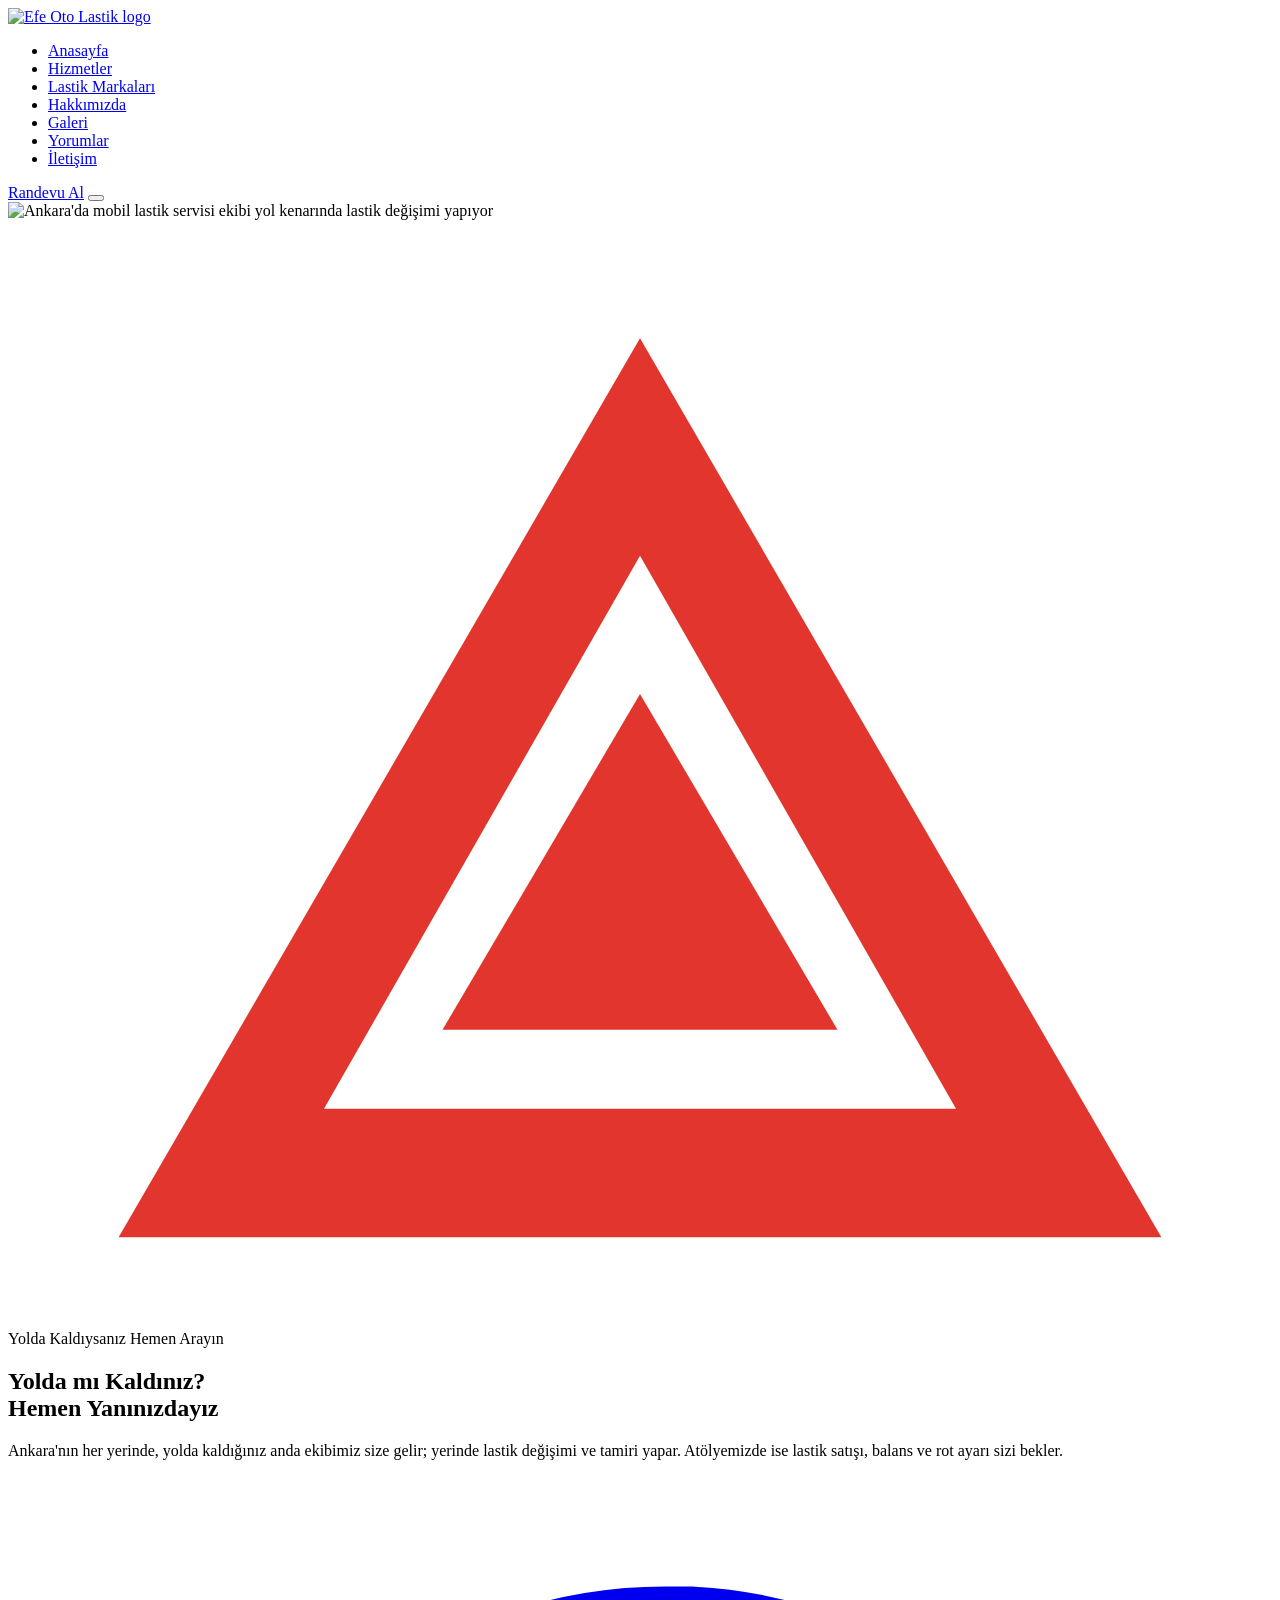
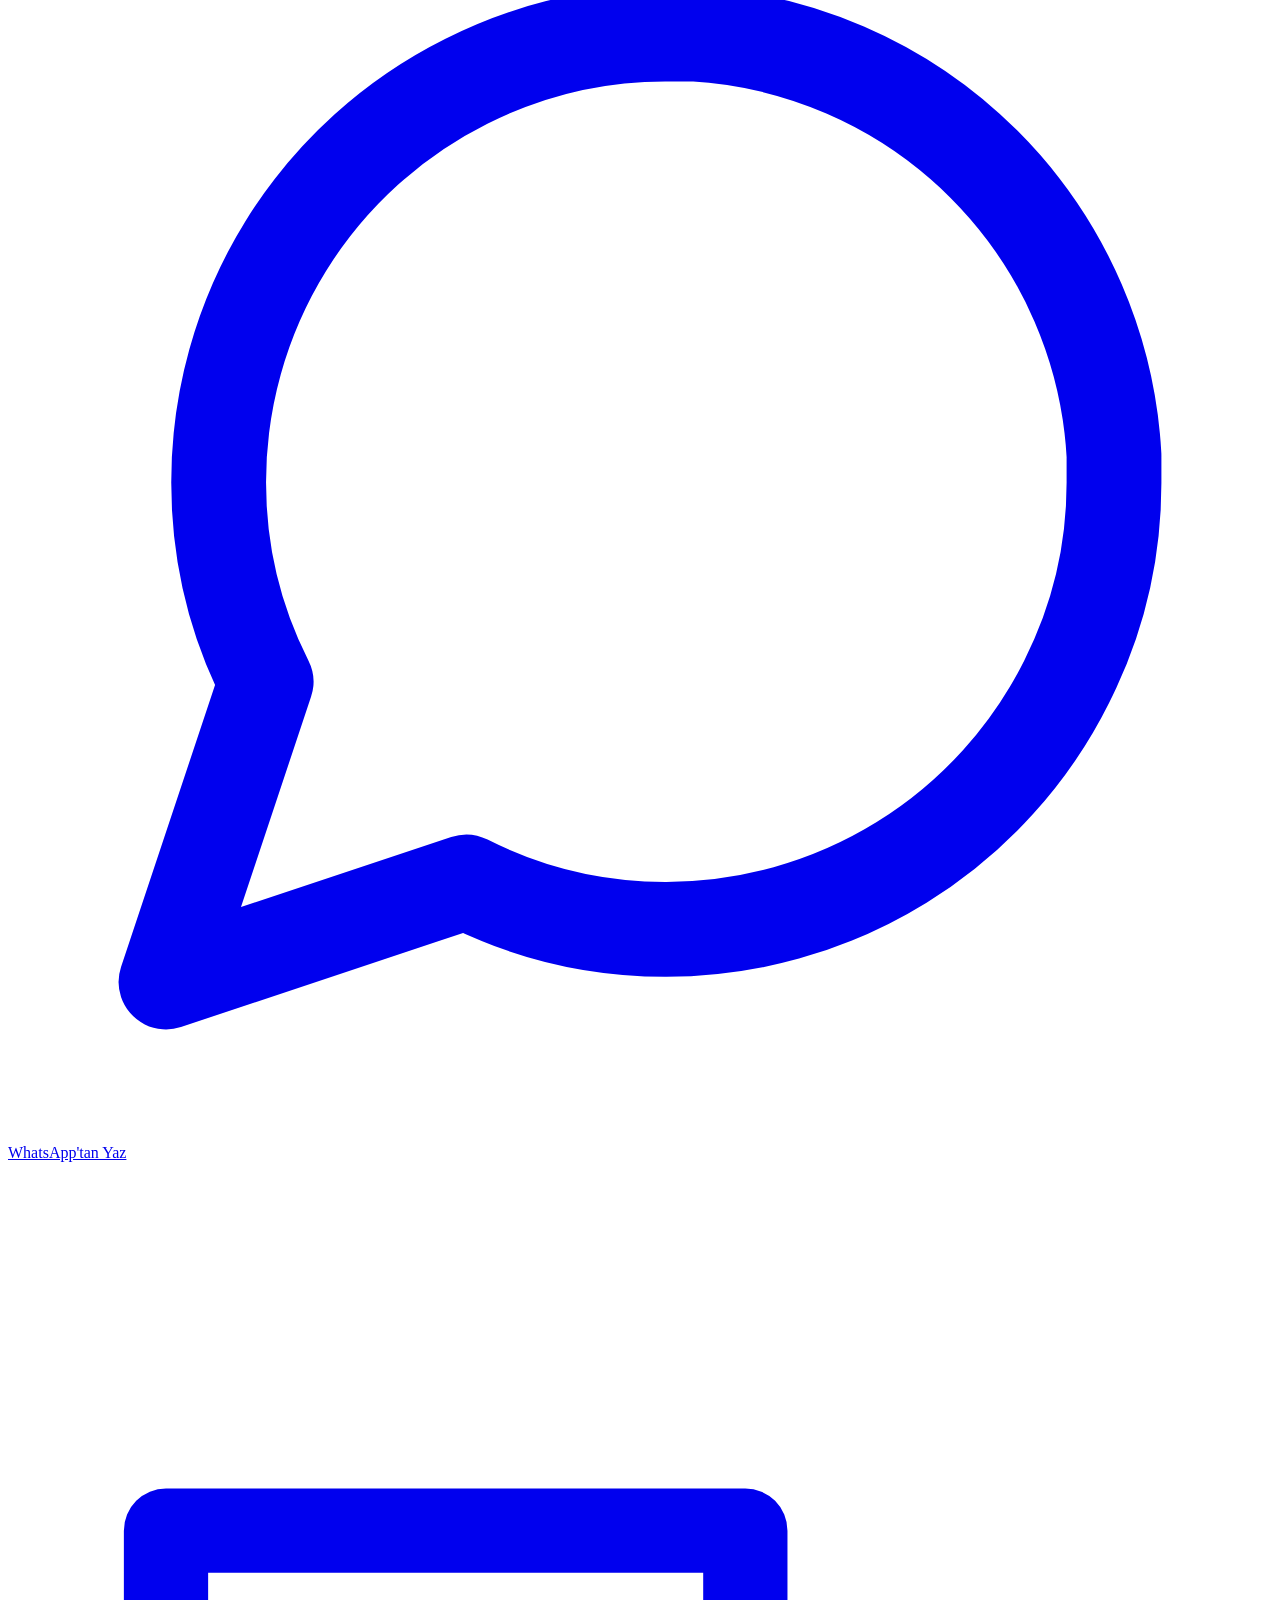
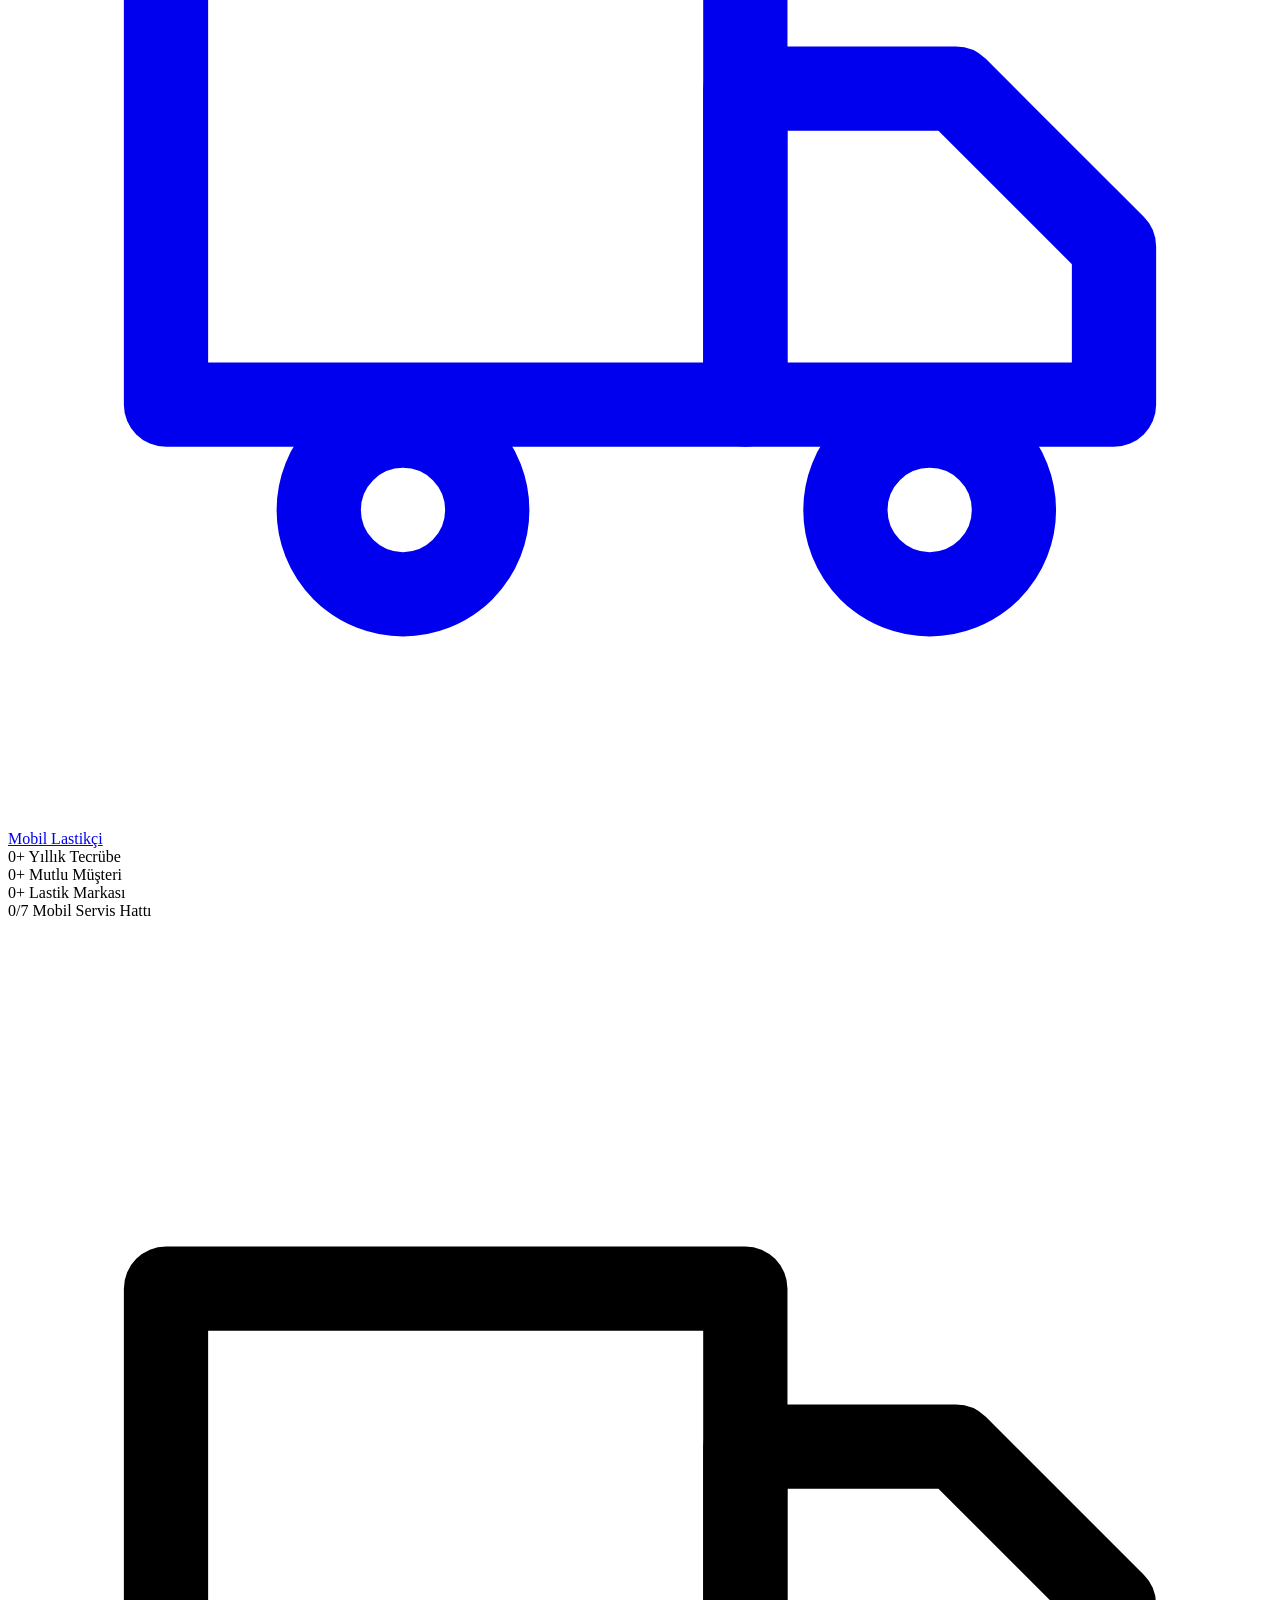
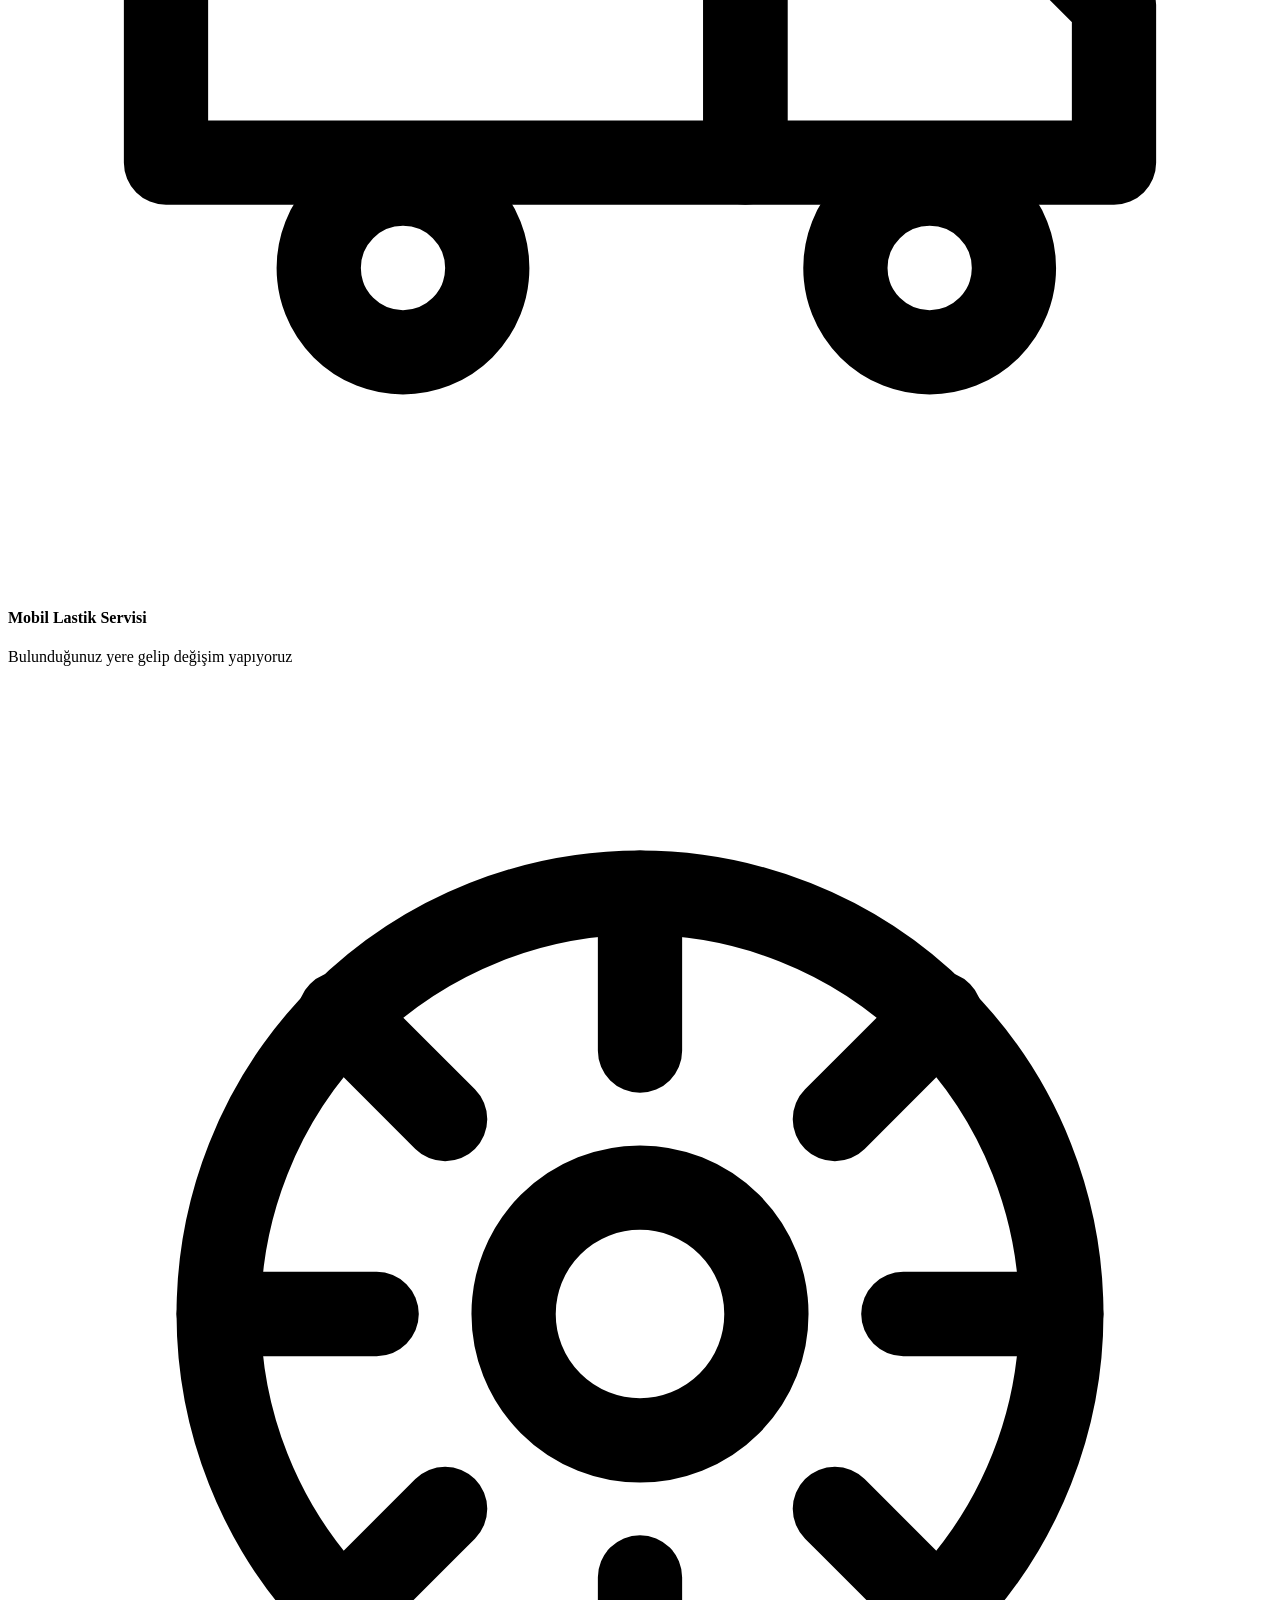
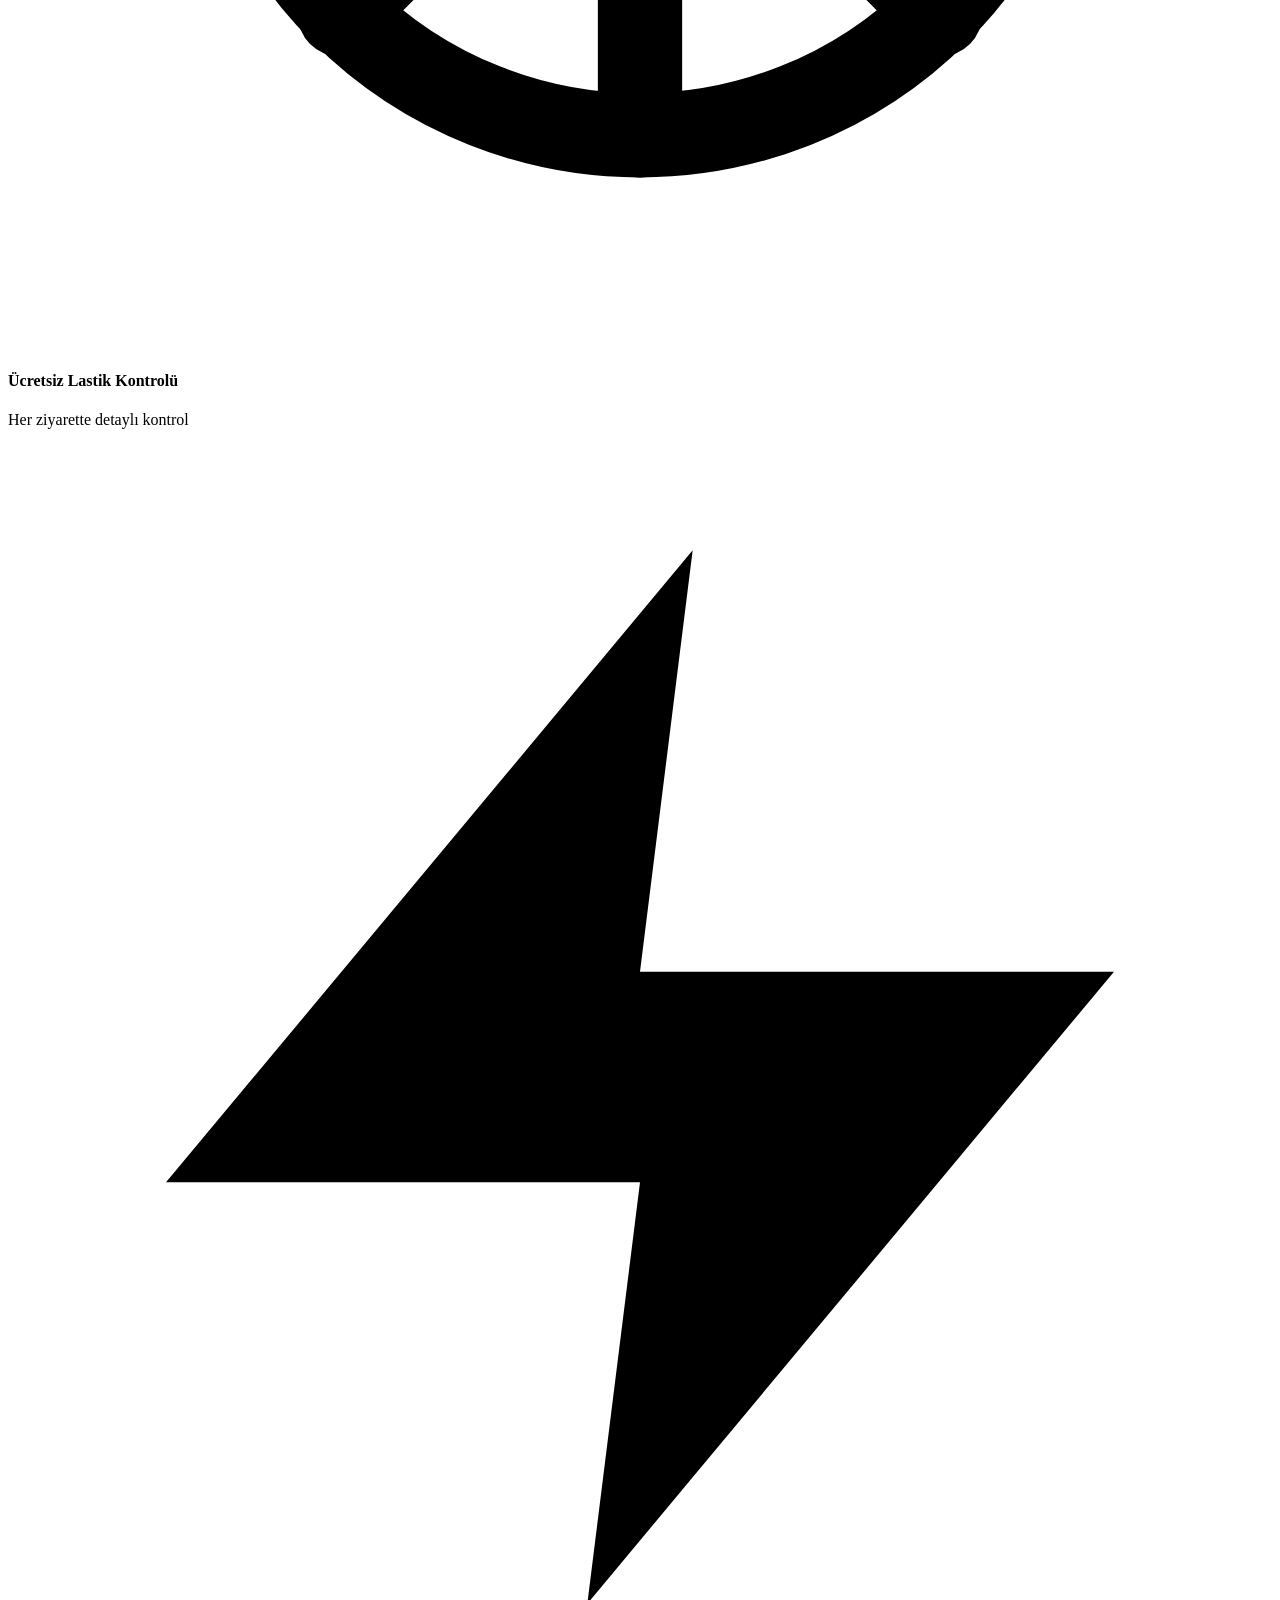
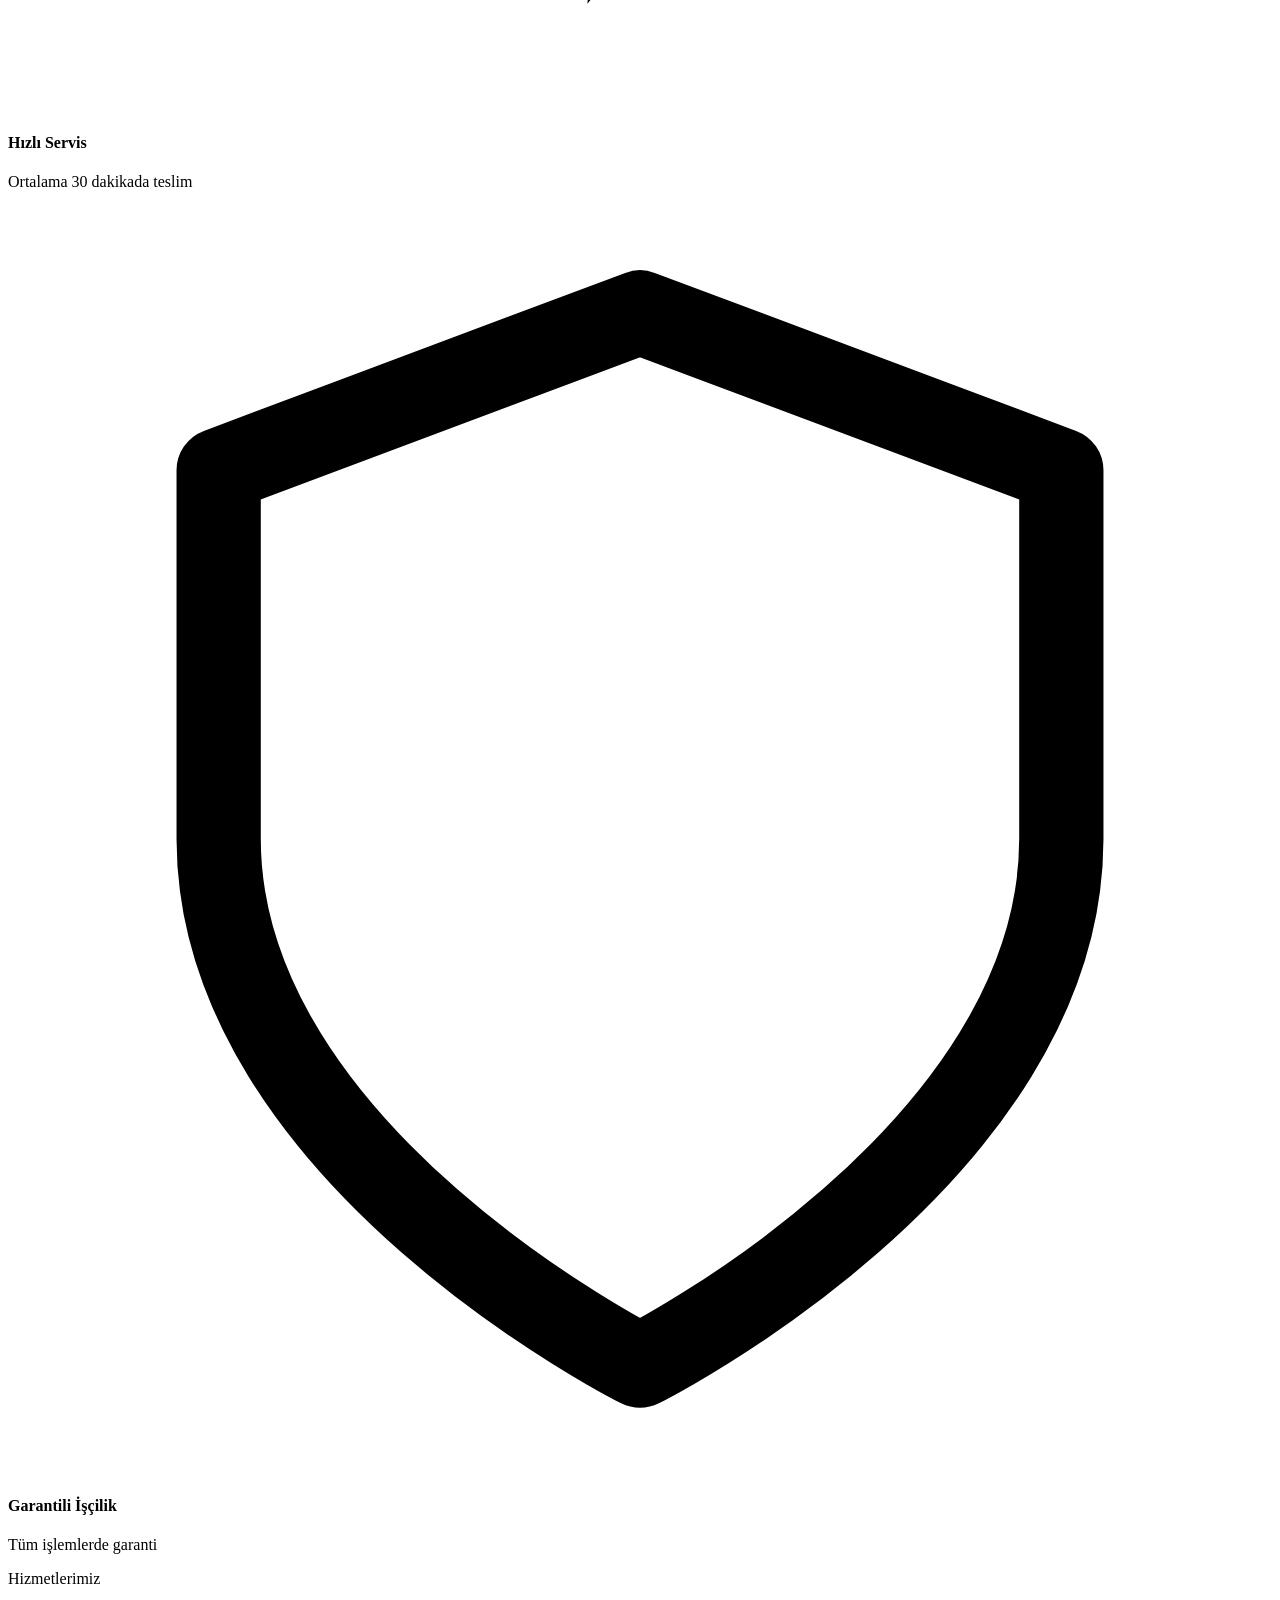
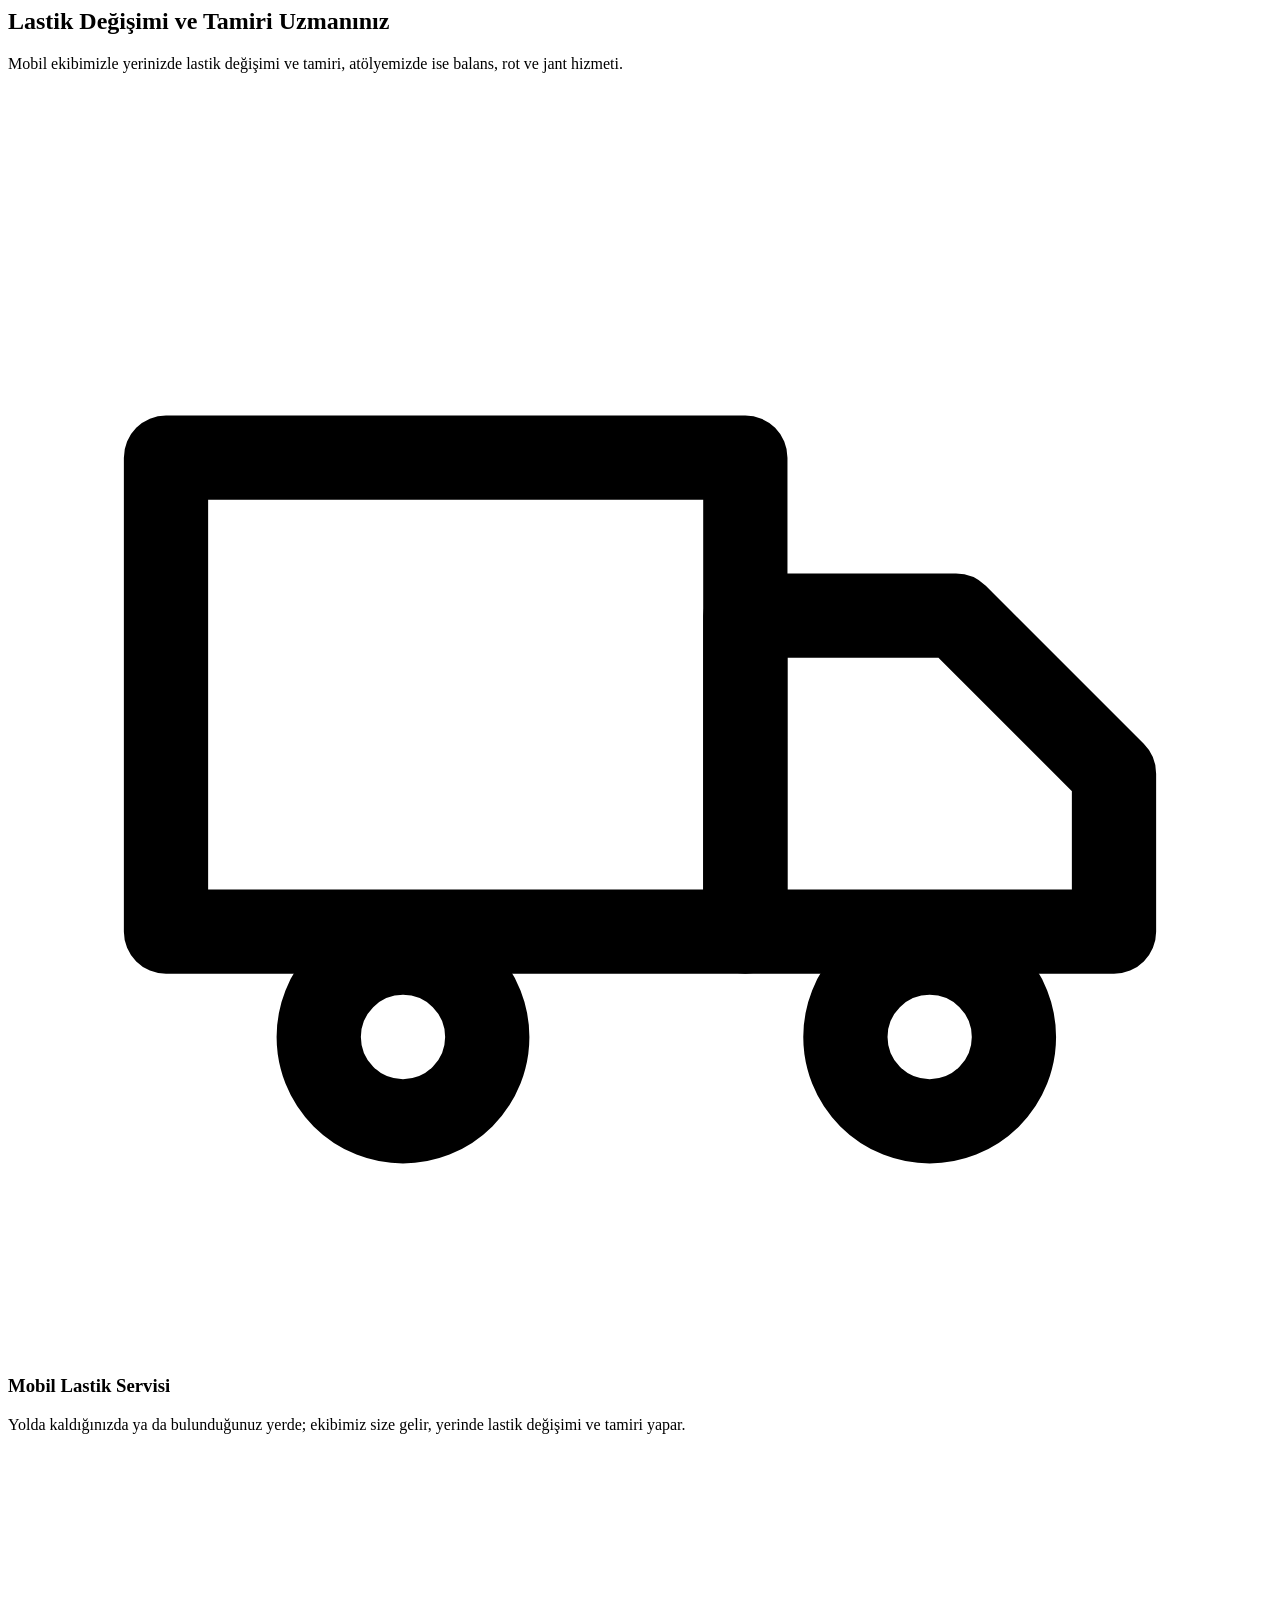
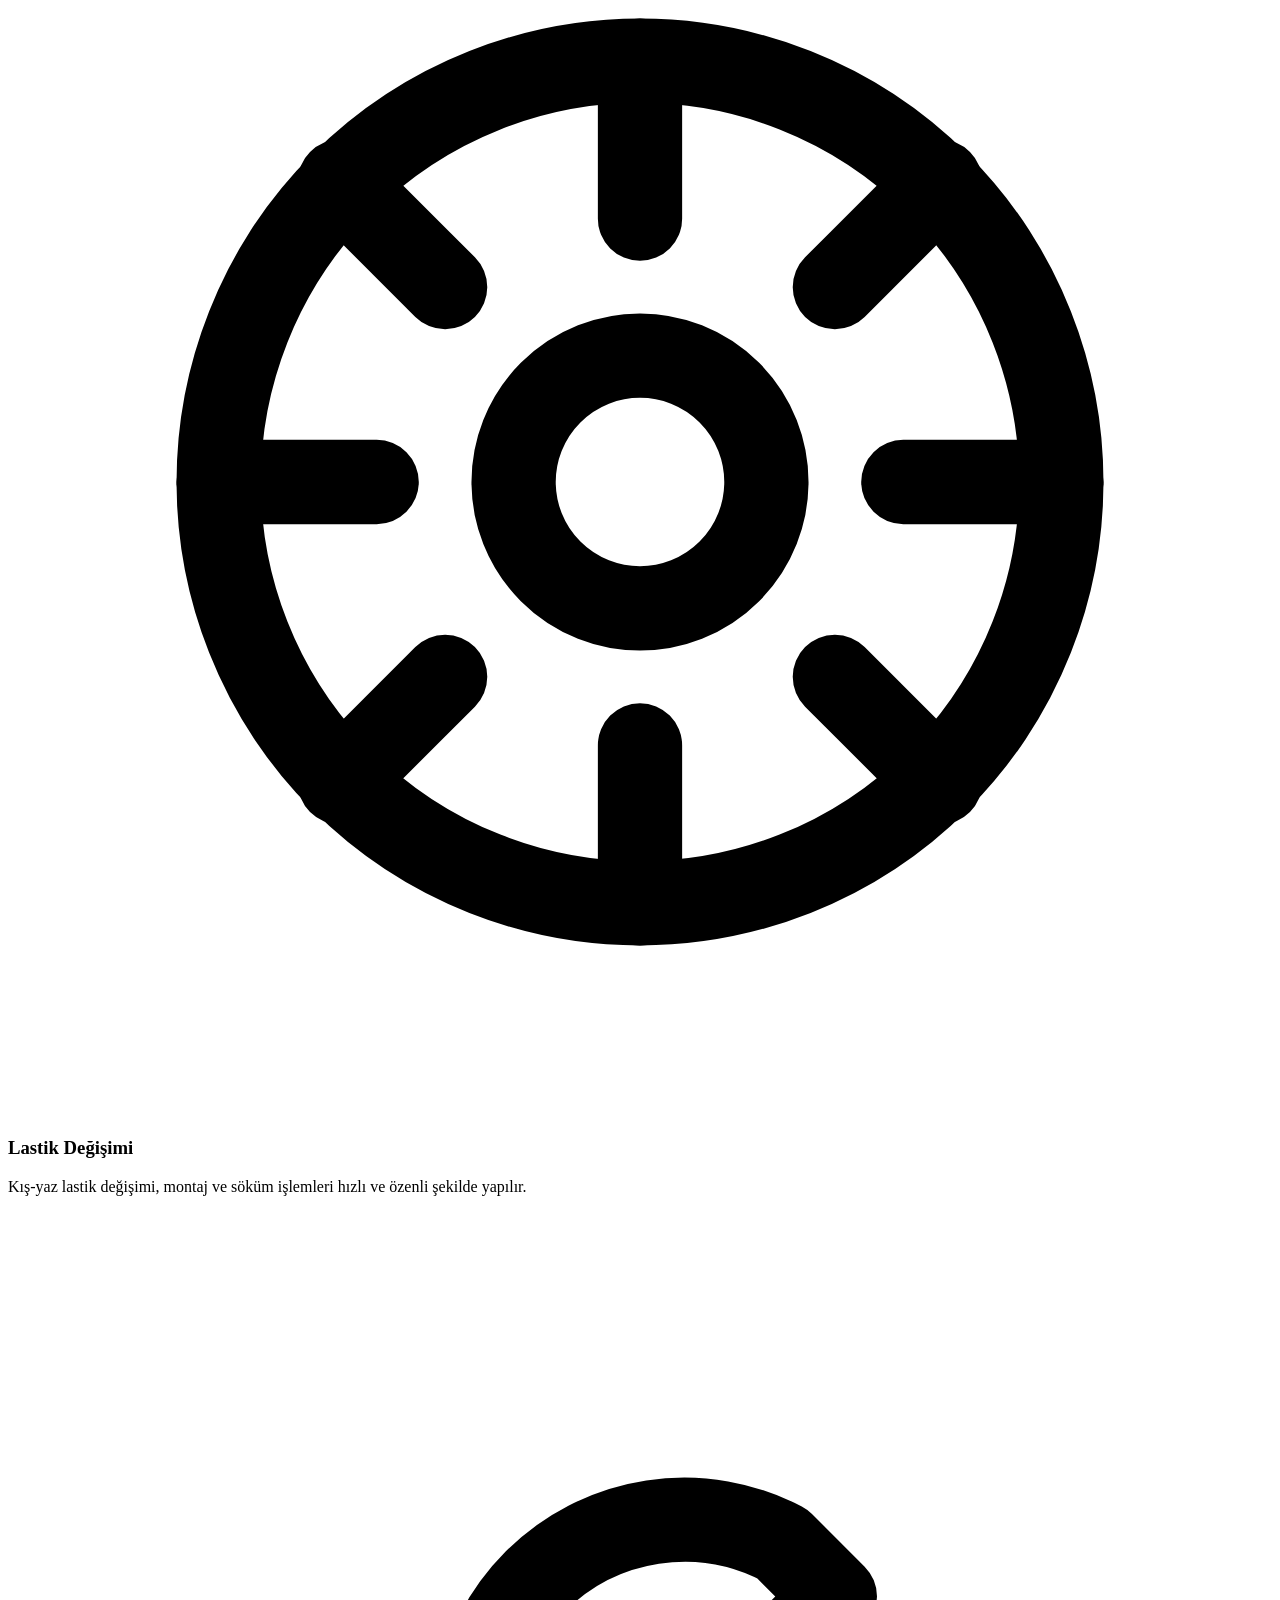
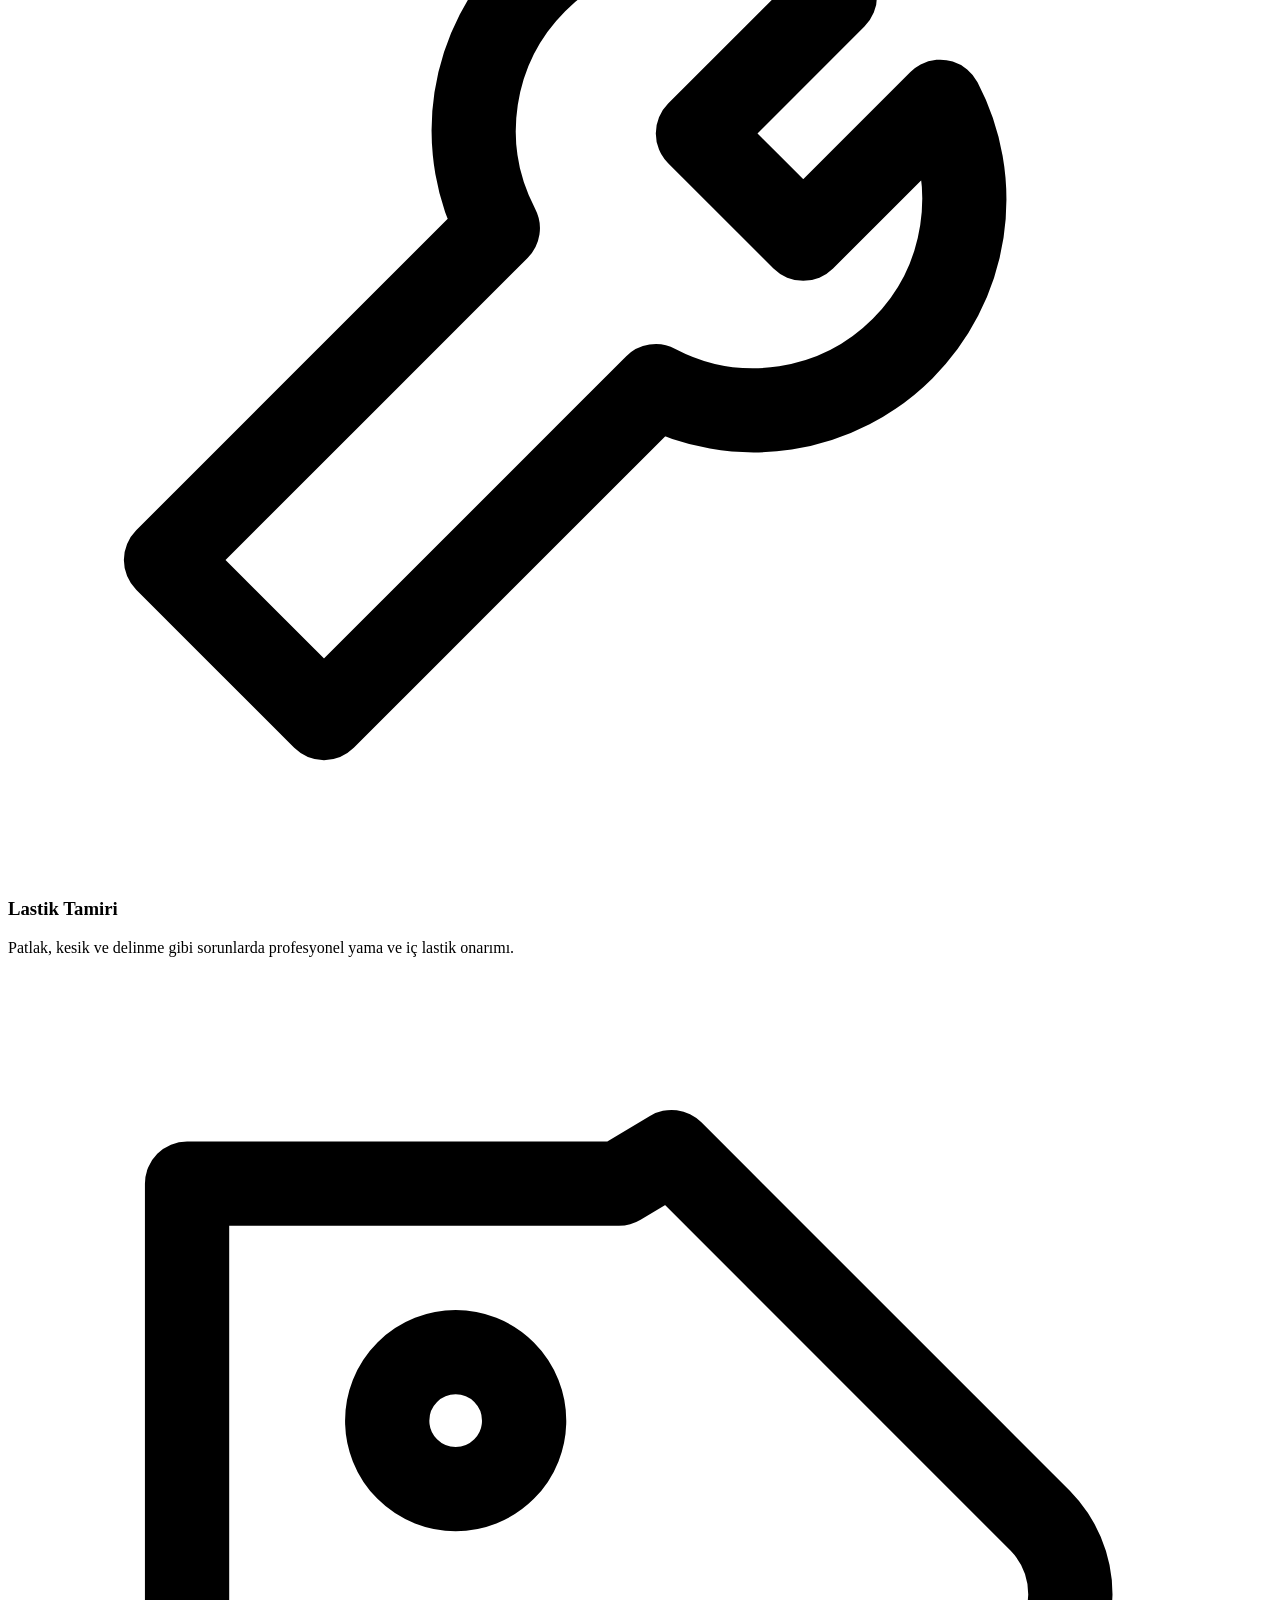
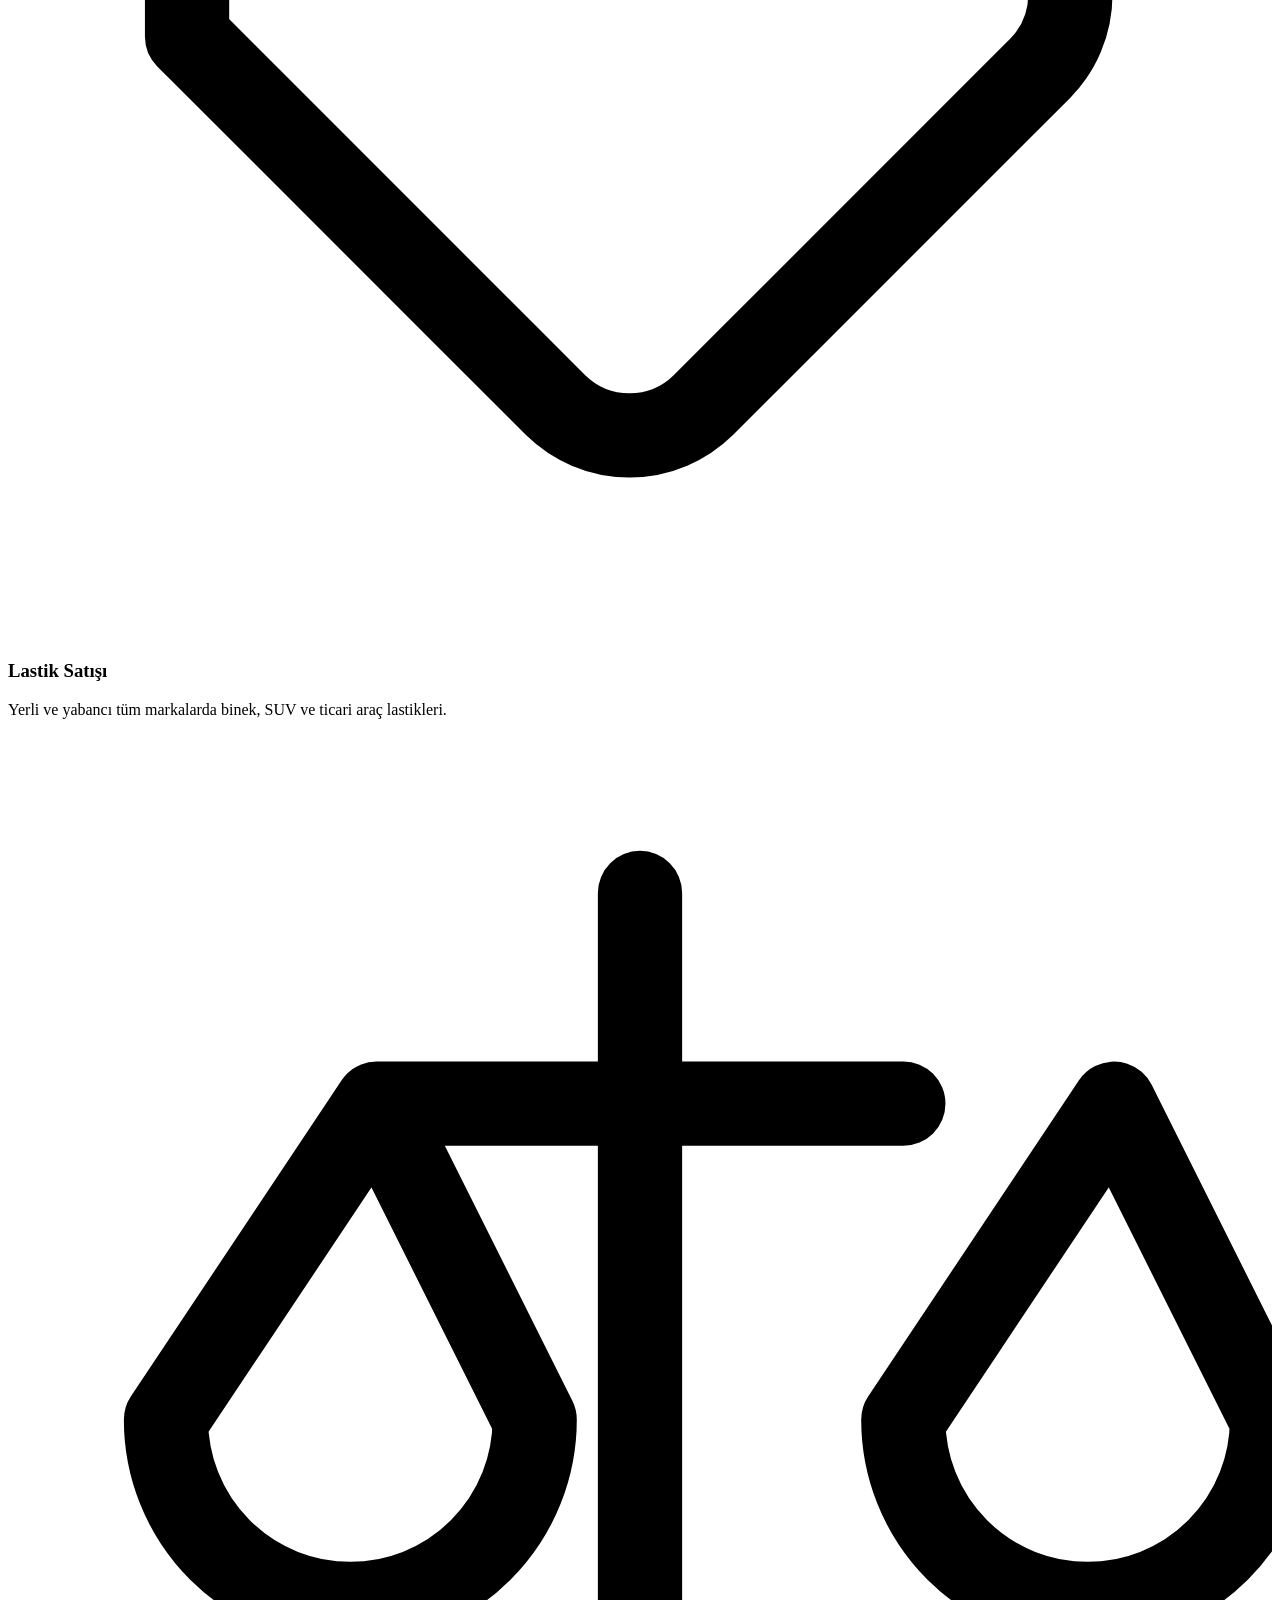
==== index.html @ 0d81f28b "Add files via upload" ====
<!DOCTYPE html>
<html lang="tr">
<head>
<meta charset="UTF-8">
<meta name="viewport" content="width=device-width, initial-scale=1.0">
<title>Efe Oto Lastik | Ankara Lastik Tamiri ve Satışı</title>
<meta name="description" content="Ankara'da mobil lastik servisi, yerinde lastik değişimi ve tamiri, lastik satışı, balans ve rot ayarı hizmetleri.">
<link rel="preconnect" href="https://fonts.googleapis.com">
<link href="https://fonts.googleapis.com/css2?family=Rubik:wght@400;500;600;700;800&family=Teko:wght@600;700&display=swap" rel="stylesheet">
<link rel="stylesheet" href="css/style.css">
</head>
<body>

<!-- ÜST MENÜ -->
<header class="header" id="header">
  <div class="container header__inner">
    <a href="#top" class="logo">
      <img class="logo__img" src="images/logo3.avif" alt="Efe Oto Lastik logo" width="620" height="120">
    </a>

    <nav class="nav" id="nav">
      <ul class="nav__list">
        <li><a href="#anasayfa" class="nav__link active">Anasayfa</a></li>
        <li><a href="#hizmetler" class="nav__link">Hizmetler</a></li>
        <li><a href="#markalar" class="nav__link">Lastik Markaları</a></li>
        <li><a href="#hakkimizda" class="nav__link">Hakkımızda</a></li>
        <li><a href="#galeri" class="nav__link">Galeri</a></li>
        <li><a href="#yorumlar" class="nav__link">Yorumlar</a></li>
        <li><a href="#iletisim" class="nav__link">İletişim</a></li>
      </ul>
    </nav>

    <a href="#iletisim" class="btn btn--primary header__cta">Randevu Al</a>

    <button class="hamburger" id="hamburger" aria-label="Menüyü Aç">
      <span></span><span></span><span></span>
    </button>
  </div>
</header>

<main id="top">

  <!-- HERO -->
  <section class="hero" id="anasayfa">
    <div class="hero__media">
      <div class="img-placeholder img-placeholder--hero" data-label="Hero Görseli · 1920×1080"><img src="images/hero-ankara-mobil-servis.avif" alt="Ankara'da mobil lastik servisi ekibi yol kenarında lastik değişimi yapıyor" loading="eager"></div>
      <div class="hero__overlay"></div>
    </div>

    <div class="container hero__content">
      <span class="tag tag--sos"><span class="sos-tri" aria-hidden="true"><svg viewBox="0 0 64 56"><path d="M32 3 L61 53 H3 Z" fill="#e2352d" stroke="#fff" stroke-width="3" stroke-linejoin="round"/><path d="M32 17 L48 45 H16 Z" fill="#fff"/><path d="M32 24 L42 41 H22 Z" fill="#e2352d"/></svg></span> Yolda Kaldıysanız Hemen Arayın</span>
      <h1 class="hero__title">Yolda mı Kaldınız?<br><span class="text-accent">Hemen Yanınızdayız</span></h1>
      <p class="hero__desc">
        Ankara'nın her yerinde, yolda kaldığınız anda ekibimiz size gelir; yerinde lastik değişimi
        ve tamiri yapar. Atölyemizde ise lastik satışı, balans ve rot ayarı sizi bekler.
      </p>
      <div class="hero__actions">
        <a href="#" class="btn btn--whatsapp btn--lg" data-whatsapp target="_blank" rel="noopener"><svg class="icon-inline" viewBox="0 0 24 24" fill="none" stroke="currentColor" stroke-width="1.8" stroke-linecap="round" stroke-linejoin="round"><path d="M21 11.5a8.38 8.38 0 01-.9 3.8 8.5 8.5 0 01-7.6 4.7 8.38 8.38 0 01-3.8-.9L3 21l1.9-5.7a8.38 8.38 0 01-.9-3.8 8.5 8.5 0 014.7-7.6 8.38 8.38 0 013.8-.9h.5a8.48 8.48 0 018 8v.5z"/></svg> WhatsApp'tan Yaz</a>
        <a href="#hizmetler" class="btn btn--outline btn--lg btn--blink"><svg class="icon-inline" viewBox="0 0 24 24" fill="none" stroke="currentColor" stroke-width="1.6" stroke-linecap="round" stroke-linejoin="round"><path d="M3 7h11v9H3z"/><path d="M14 10h4l3 3v3h-7z"/><circle cx="7.5" cy="18" r="1.6"/><circle cx="17.5" cy="18" r="1.6"/></svg> Mobil Lastikçi</a>
      </div>

      <div class="hero__stats">
        <div class="stat">
          <span class="stat__value"><span class="stat__num" data-count="20">0</span><span class="stat__plus">+</span></span>
          <span class="stat__label">Yıllık Tecrübe</span>
        </div>
        <div class="stat">
          <span class="stat__value"><span class="stat__num" data-count="15000">0</span><span class="stat__plus">+</span></span>
          <span class="stat__label">Mutlu Müşteri</span>
        </div>
        <div class="stat">
          <span class="stat__value"><span class="stat__num" data-count="40">0</span><span class="stat__plus">+</span></span>
          <span class="stat__label">Lastik Markası</span>
        </div>
        <div class="stat">
          <span class="stat__value"><span class="stat__num" data-count="24">0</span><span class="stat__plus">/7</span></span>
          <span class="stat__label">Mobil Servis Hattı</span>
        </div>
      </div>
    </div>
  </section>

  <!-- ŞERİT: HIZLI ÖZELLİKLER -->
  <section class="strip">
    <div class="container strip__grid">
      <div class="strip__item">
        <span class="strip__icon"><svg class="icon-inline" viewBox="0 0 24 24" fill="none" stroke="currentColor" stroke-width="1.6" stroke-linecap="round" stroke-linejoin="round"><path d="M3 7h11v9H3z"/><path d="M14 10h4l3 3v3h-7z"/><circle cx="7.5" cy="18" r="1.6"/><circle cx="17.5" cy="18" r="1.6"/></svg></span>
        <div>
          <h4>Mobil Lastik Servisi</h4>
          <p>Bulunduğunuz yere gelip değişim yapıyoruz</p>
        </div>
      </div>
      <div class="strip__item">
        <span class="strip__icon"><svg class="icon-inline" viewBox="0 0 24 24" fill="none" stroke="currentColor" stroke-width="1.6" stroke-linecap="round" stroke-linejoin="round"><circle cx="12" cy="12" r="8"/><circle cx="12" cy="12" r="2.4"/><path d="M12 4v3M12 17v3M4 12h3M17 12h3M6.3 6.3l2 2M15.7 15.7l2 2M6.3 17.7l2-2M15.7 8.3l2-2"/></svg></span>
        <div>
          <h4>Ücretsiz Lastik Kontrolü</h4>
          <p>Her ziyarette detaylı kontrol</p>
        </div>
      </div>
      <div class="strip__item">
        <span class="strip__icon"><svg class="icon-inline" viewBox="0 0 24 24" fill="currentColor" stroke="none"><polygon points="13 2 3 14 12 14 11 22 21 10 12 10 13 2"/></svg></span>
        <div>
          <h4>Hızlı Servis</h4>
          <p>Ortalama 30 dakikada teslim</p>
        </div>
      </div>
      <div class="strip__item">
        <span class="strip__icon"><svg class="icon-inline" viewBox="0 0 24 24" fill="none" stroke="currentColor" stroke-width="1.6" stroke-linecap="round" stroke-linejoin="round"><path d="M12 22s8-4 8-10V5l-8-3-8 3v7c0 6 8 10 8 10z"/></svg></span>
        <div>
          <h4>Garantili İşçilik</h4>
          <p>Tüm işlemlerde garanti</p>
        </div>
      </div>
    </div>
  </section>

  <!-- HİZMETLER -->
  <section class="section" id="hizmetler">
    <div class="container">
      <div class="section__head">
        <span class="tag tag--center">Hizmetlerimiz</span>
        <h2>Lastik Değişimi ve Tamiri Uzmanınız</h2>
        <p class="section__desc">Mobil ekibimizle yerinizde lastik değişimi ve tamiri, atölyemizde ise balans, rot ve jant hizmeti.</p>
      </div>

      <div class="grid grid--3">
        <div class="card card--featured">
          <div class="card__icon">
            <svg viewBox="0 0 24 24" fill="none" stroke="currentColor" stroke-width="1.6" stroke-linecap="round" stroke-linejoin="round"><path d="M3 7h11v9H3z"/><path d="M14 10h4l3 3v3h-7z"/><circle cx="7.5" cy="18" r="1.6"/><circle cx="17.5" cy="18" r="1.6"/></svg>
          </div>
          <h3>Mobil Lastik Servisi</h3>
          <p>Yolda kaldığınızda ya da bulunduğunuz yerde; ekibimiz size gelir, yerinde lastik değişimi ve tamiri yapar.</p>
        </div>
        <div class="card card--featured">
          <div class="card__icon">
            <svg viewBox="0 0 24 24" fill="none" stroke="currentColor" stroke-width="1.6" stroke-linecap="round" stroke-linejoin="round"><circle cx="12" cy="12" r="8"/><circle cx="12" cy="12" r="2.4"/><path d="M12 4v3M12 17v3M4 12h3M17 12h3M6.3 6.3l2 2M15.7 15.7l2 2M6.3 17.7l2-2M15.7 8.3l2-2"/></svg>
          </div>
          <h3>Lastik Değişimi</h3>
          <p>Kış-yaz lastik değişimi, montaj ve söküm işlemleri hızlı ve özenli şekilde yapılır.</p>
        </div>
        <div class="card card--featured">
          <div class="card__icon">
            <svg viewBox="0 0 24 24" fill="none" stroke="currentColor" stroke-width="1.6" stroke-linecap="round" stroke-linejoin="round"><path d="M14.7 6.3a4 4 0 00-5.4 5.4L3 18l3 3 6.3-6.3a4 4 0 005.4-5.4l-2.6 2.6-2-2 2.6-2.6z"/></svg>
          </div>
          <h3>Lastik Tamiri</h3>
          <p>Patlak, kesik ve delinme gibi sorunlarda profesyonel yama ve iç lastik onarımı.</p>
        </div>
        <div class="card">
          <div class="card__icon">
            <svg viewBox="0 0 24 24" fill="none" stroke="currentColor" stroke-width="1.6" stroke-linecap="round" stroke-linejoin="round"><path d="M12.6 3.4l7 7a2 2 0 010 2.8l-6.4 6.4a2 2 0 01-2.8 0l-7-7V4h8.2z"/><circle cx="8.5" cy="8.5" r="1.3"/></svg>
          </div>
          <h3>Lastik Satışı</h3>
          <p>Yerli ve yabancı tüm markalarda binek, SUV ve ticari araç lastikleri.</p>
        </div>
        <div class="card">
          <div class="card__icon">
            <svg viewBox="0 0 24 24" fill="none" stroke="currentColor" stroke-width="1.6" stroke-linecap="round" stroke-linejoin="round"><path d="M12 3v18M7 7l-4 6a3.5 3.5 0 007 0zM21 7l-4 6a3.5 3.5 0 007 0zM7 7h10M9 21h6"/></svg>
          </div>
          <h3>Balans Ayarı</h3>
          <p>Bilgisayarlı balans cihazlarıyla titreşimsiz, konforlu sürüş garantisi.</p>
        </div>
        <div class="card">
          <div class="card__icon">
            <svg viewBox="0 0 24 24" fill="none" stroke="currentColor" stroke-width="1.6" stroke-linecap="round" stroke-linejoin="round"><circle cx="12" cy="12" r="9"/><circle cx="12" cy="12" r="3"/><path d="M12 3v3M12 18v3M3 12h3M18 12h3"/></svg>
          </div>
          <h3>Rot Ayarı</h3>
          <p>3D rot ölçüm sistemiyle hassas ayar, düzensiz lastik aşınmasını önleme.</p>
        </div>
      </div>
    </div>
  </section>

  <!-- HAKKIMIZDA -->
  <section class="section section--alt" id="hakkimizda">
    <div class="container about__grid">
      <div class="about__media">
        <div class="img-placeholder img-placeholder--square" data-label="İşletme Fotoğrafı · 800×800"><img src="images/hakkimizda-lastik-montaj.avif" alt="Servisimizde lastik montaj makinesinde çalışan teknisyen" loading="lazy"></div>
        <div class="about__badge">
          <strong>20+</strong>
          <span>Yıllık Tecrübe</span>
        </div>
      </div>

      <div class="about__content">
        <span class="tag">Hakkımızda</span>
        <h2>Ankara'da Güvenilir Lastik Çözüm Ortağınız</h2>
        <p>
          Yılların verdiği tecrübe ile Ankara'da lastik tamiri ve satışı alanında hizmet veriyoruz.
          Alanında uzman ekibimiz ve modern ekipmanlarımızla aracınızın yol güvenliğini en üst
          seviyede tutuyoruz. Müşteri memnuniyetini her zaman ön planda tutan, şeffaf fiyat
          politikasına sahip bir işletmeyiz.
        </p>

        <ul class="check-list">
          <li>Uzman ve deneyimli teknik ekip</li>
          <li>Modern balans ve rot ayar cihazları</li>
          <li>Tüm marka ve modellerde geniş lastik stoğu</li>
          <li>Şeffaf ve uygun fiyat garantisi</li>
        </ul>

        <a href="#iletisim" class="btn btn--primary">Bize Ulaşın</a>
      </div>
    </div>
  </section>

  <!-- LASTİK MARKALARI -->
  <section class="section" id="markalar">
    <div class="container">
      <div class="section__head">
        <span class="tag tag--center">Çalıştığımız Markalar</span>
        <h2>Lastik Markaları</h2>
        <p class="section__desc">Bütçenize ve ihtiyacınıza uygun, güvenilir markalarda geniş ürün yelpazesi.</p>
      </div>

      <div class="brand-grid">
        <div class="brand-item"><div class="img-placeholder img-placeholder--brand" data-label="Marka Logosu"><img src="images/marka-continental.avif" alt="Continental lastik markası" loading="lazy"></div></div>
        <div class="brand-item"><div class="img-placeholder img-placeholder--brand" data-label="Marka Logosu"><img src="images/marka-michelin.avif" alt="Michelin lastik markası" loading="lazy"></div></div>
        <div class="brand-item"><div class="img-placeholder img-placeholder--brand" data-label="Marka Logosu"><img src="images/marka-bridgestone.avif" alt="Bridgestone lastik markası" loading="lazy"></div></div>
        <div class="brand-item"><div class="img-placeholder img-placeholder--brand" data-label="Marka Logosu"><img src="images/marka-goodyear.avif" alt="Goodyear lastik markası" loading="lazy"></div></div>
        <div class="brand-item"><div class="img-placeholder img-placeholder--brand" data-label="Marka Logosu"><img src="images/marka-lassa.avif" alt="Lassa lastik markası" loading="lazy"></div></div>
        <div class="brand-item"><div class="img-placeholder img-placeholder--brand" data-label="Marka Logosu"><img src="images/marka-pirelli.avif" alt="Pirelli lastik markası" loading="lazy"></div></div>
        <div class="brand-item"><div class="img-placeholder img-placeholder--brand" data-label="Marka Logosu"><img src="images/marka-petlas.avif" alt="Petlas lastik markası" loading="lazy"></div></div>
        <div class="brand-item"><div class="img-placeholder img-placeholder--brand" data-label="Marka Logosu"><img src="images/marka-hankook.avif" alt="Hankook lastik markası" loading="lazy"></div></div>
      </div>
    </div>
  </section>

  <!-- NEDEN BİZ -->
  <section class="section section--dark" id="neden-biz">
    <div class="container why__grid">
      <div class="why__content">
        <span class="tag tag--light">Neden Biz?</span>
        <h2>Kaliteden Ödün Vermeden, Uygun Fiyat</h2>
        <p>Sektördeki tecrübemizi modern teknolojiyle birleştirerek aracınıza en doğru ve
        ekonomik çözümü sunuyoruz.</p>

        <div class="why__list">
          <div class="why__item">
            <span class="why__num">01</span>
            <div>
              <h4>Uzman Kadro</h4>
              <p>Sertifikalı ve deneyimli teknisyenler.</p>
            </div>
          </div>
          <div class="why__item">
            <span class="why__num">02</span>
            <div>
              <h4>Orijinal Ürün Garantisi</h4>
              <p>Tüm lastikler faturalı ve garantili.</p>
            </div>
          </div>
          <div class="why__item">
            <span class="why__num">03</span>
            <div>
              <h4>Hızlı ve Temiz Servis</h4>
              <p>Bekleme alanında konforlu hizmet.</p>
            </div>
          </div>
        </div>
      </div>

      <div class="why__media">
        <div class="img-placeholder img-placeholder--tall" data-label="Servis Görseli · 700×900"><img src="images/neden-biz-rot-balans.avif" alt="Rot ve balans ayarı yapılan spor otomobil" loading="lazy"></div>
      </div>
    </div>
  </section>

  <!-- GALERİ -->
  <section class="section" id="galeri">
    <div class="container">
      <div class="section__head">
        <span class="tag tag--center">Galeri</span>
        <h2>Servisimizden Kareler</h2>
      </div>

      <div class="gallery-grid">
        <div class="img-placeholder img-placeholder--gallery" data-label="Galeri Görseli"><img src="images/galeri-gece-yol-yardim-1.avif" alt="Gece yol kenarında lastik değişimi" loading="lazy"></div>
        <div class="img-placeholder img-placeholder--gallery" data-label="Galeri Görseli"><img src="images/galeri-gunduz-yol-yardim-1.avif" alt="Gündüz yol yardımı, lastik değişimi" loading="lazy"></div>
        <div class="img-placeholder img-placeholder--gallery" data-label="Galeri Görseli"><img src="images/galeri-lastik-montaj-2.avif" alt="Lastik montaj makinesinde çalışan teknisyen" loading="lazy"></div>
        <div class="img-placeholder img-placeholder--gallery" data-label="Galeri Görseli"><img src="images/galeri-lastik-stok-1.avif" alt="Depodaki lastik stoğu" loading="lazy"></div>
      </div>
    </div>
  </section>

  <!-- MÜŞTERİ YORUMLARI -->
  <section class="section section--alt" id="yorumlar">
    <div class="container">
      <div class="section__head">
        <span class="tag tag--center">Müşteri Yorumları</span>
        <h2>Bizi Tercih Edenler Ne Diyor?</h2>
      </div>

      <div class="testi-track" id="testiTrack">
        <div class="testi-card">
          <div class="testi-stars">★★★★★</div>
          <p>"Lastik değişimi için gittim, çok hızlı ve profesyonel bir hizmet aldım. Fiyatlar da oldukça uygundu, kesinlikle tavsiye ederim."</p>
          <div class="testi-author">
            <div class="testi-avatar">AY</div>
            <div>
              <strong>Ahmet Y.</strong>
              <span>Çankaya, Ankara</span>
            </div>
          </div>
        </div>
        <div class="testi-card">
          <div class="testi-stars">★★★★★</div>
          <p>"Rot balans ayarı yaptırdım, araç artık dümdüz gidiyor. Ekip çok ilgili ve işini bilen insanlardan oluşuyor."</p>
          <div class="testi-author">
            <div class="testi-avatar">SK</div>
            <div>
              <strong>Selin K.</strong>
              <span>Keçiören, Ankara</span>
            </div>
          </div>
        </div>
        <div class="testi-card">
          <div class="testi-stars">★★★★★</div>
          <p>"Yolda lastiğim patladı, mobil ekipleri geldi ve kısa sürede sorunu çözdü. Böyle bir hizmet gerçekten çok değerli."</p>
          <div class="testi-author">
            <div class="testi-avatar">MD</div>
            <div>
              <strong>Mehmet D.</strong>
              <span>Yenimahalle, Ankara</span>
            </div>
          </div>
        </div>
      </div>

      <div class="testi-dots" id="testiDots"></div>
    </div>
  </section>

  <!-- CTA BANNER -->
  <section class="cta-banner">
    <div class="container cta-banner__inner">
      <div>
        <h2>Lastik veya Bakım İhtiyacınız mı Var?</h2>
        <p>Hemen bizi arayın ya da online randevu formunu doldurun, sizi bekletmeyelim.</p>
      </div>
      <a href="#iletisim" class="btn btn--accent btn--lg">Randevu Al</a>
    </div>
  </section>

  <!-- İLETİŞİM -->
  <section class="section" id="iletisim">
    <div class="container">
      <div class="section__head">
        <span class="tag tag--center">İletişim</span>
        <h2>Bize Ulaşın</h2>
        <p class="section__desc">Sorularınız ve randevu talepleriniz için formu doldurabilir ya da doğrudan iletişime geçebilirsiniz.</p>
      </div>

      <div class="contact__grid">
        <div class="contact__info">
          <div class="info-card">
            <span class="info-card__icon"><svg class="icon-inline" viewBox="0 0 24 24" fill="none" stroke="currentColor" stroke-width="1.8" stroke-linecap="round" stroke-linejoin="round"><path d="M21 10c0 7-9 13-9 13s-9-6-9-13a9 9 0 0118 0z"/><circle cx="12" cy="10" r="3"/></svg></span>
            <div>
              <h4>Adres</h4>
              <p><a href="https://www.google.com/maps/search/?api=1&query=Efe%20Oto%20Lastik%2C%20%C4%B0vedik%20OSB%201402.%20Sk.%20No%3A%2036%2C%2006010%20Yenimahalle/Ankara" target="_blank" rel="noopener">İvedik OSB, 1402. Sk. No: 36, 06010 Yenimahalle/Ankara</a></p>
            </div>
          </div>
          <div class="info-card">
            <span class="info-card__icon"><svg class="icon-inline" viewBox="0 0 24 24" fill="none" stroke="currentColor" stroke-width="1.8" stroke-linecap="round" stroke-linejoin="round"><path d="M22 16.92v3a2 2 0 01-2.18 2 19.79 19.79 0 01-8.63-3.07 19.5 19.5 0 01-6-6A19.79 19.79 0 011.12 4.18 2 2 0 013.11 2h3a2 2 0 012 1.72c.13.96.36 1.9.7 2.81a2 2 0 01-.45 2.11L7.09 9.91a16 16 0 006 6l1.27-1.27a2 2 0 012.11-.45c.91.34 1.85.57 2.81.7A2 2 0 0122 16.92z"/></svg></span>
            <div>
              <h4>Telefon</h4>
              <p><a href="tel:+905352546446">0535 254 64 46</a></p>
            </div>
          </div>
          <div class="info-card">
            <span class="info-card__icon"><svg class="icon-inline" viewBox="0 0 24 24" fill="none" stroke="currentColor" stroke-width="1.8" stroke-linecap="round" stroke-linejoin="round"><circle cx="12" cy="12" r="9"/><path d="M12 7v5l3.5 2"/></svg></span>
            <div>
              <h4>Çalışma Saatleri</h4>
              <p class="hours-live"><span class="live-dot"></span><strong>7/24 Açığız</strong> — Mobil ekip haftanın her günü hizmetinizde.</p>
            </div>
          </div>
        </div>

        <form class="contact-form" id="contactForm">
          <div class="form-row">
            <div class="form-group">
              <label for="name">Ad Soyad</label>
              <input type="text" id="name" name="name" placeholder="Adınız Soyadınız" required>
            </div>
            <div class="form-group">
              <label for="phone">Telefon</label>
              <input type="tel" id="phone" name="phone" placeholder="05XX XXX XX XX" required>
            </div>
          </div>

          <div class="form-group">
            <label for="service">Hizmet</label>
            <select id="service" name="service">
              <option value="">Bir hizmet seçin</option>
              <option value="mobil">Mobil Lastik Servisi</option>
              <option value="degisim">Lastik Değişimi</option>
              <option value="tamir">Lastik Tamiri</option>
              <option value="satis">Lastik Satışı</option>
              <option value="balans">Balans Ayarı</option>
              <option value="rot">Rot Ayarı</option>
            </select>
          </div>

          <div class="form-group">
            <label for="message">Mesajınız</label>
            <textarea id="message" name="message" rows="4" placeholder="Aracınız ve talebiniz hakkında kısaca bilgi verin"></textarea>
          </div>

          <label class="form-consent">
            <input type="checkbox" id="kvkkConsent" name="kvkkConsent" required>
            <span><a href="kvkk-aydinlatma-metni.html" target="_blank" rel="noopener">KVKK Aydınlatma Metni</a>'ni ve
            <a href="gizlilik-politikasi.html" target="_blank" rel="noopener">Gizlilik Politikası</a>'nı okudum, kişisel
            verilerimin işlenmesini kabul ediyorum.</span>
          </label>

          <button type="submit" class="btn btn--whatsapp btn--lg btn--block"><svg class="icon-inline" viewBox="0 0 24 24" fill="none" stroke="currentColor" stroke-width="1.8" stroke-linecap="round" stroke-linejoin="round"><path d="M21 11.5a8.38 8.38 0 01-.9 3.8 8.5 8.5 0 01-7.6 4.7 8.38 8.38 0 01-3.8-.9L3 21l1.9-5.7a8.38 8.38 0 01-.9-3.8 8.5 8.5 0 014.7-7.6 8.38 8.38 0 013.8-.9h.5a8.48 8.48 0 018 8v.5z"/></svg> WhatsApp'tan Yaz</button>
          <p class="form-note" id="formNote"></p>
        </form>
      </div>
    </div>
  </section>

</main>

<!-- FOOTER -->
<footer class="footer">
  <div class="container footer__grid">
    <div class="footer__col">
      <a href="#top" class="logo logo--footer">
        <img class="logo__img" src="images/logo3.avif" alt="Efe Oto Lastik logo" width="620" height="120">
      </a>
      <p>Ankara'da lastik tamiri ve satışında güvenilir çözüm ortağınız.</p>
      <div class="social">
        <a href="#" aria-label="Instagram"><svg class="icon-inline" viewBox="0 0 24 24" fill="none" stroke="currentColor" stroke-width="1.8" stroke-linecap="round" stroke-linejoin="round"><rect x="2" y="2" width="20" height="20" rx="5"/><circle cx="12" cy="12" r="4.2"/><line x1="17.5" y1="6.5" x2="17.51" y2="6.5"/></svg></a>
        <a href="#" aria-label="Facebook"><svg class="icon-inline" viewBox="0 0 24 24" fill="currentColor" stroke="none"><path d="M14 3h-2a5 5 0 00-5 5v3H5v4h2v6h4v-6h3l1-4h-4V8a1 1 0 011-1h3z"/></svg></a>
        <a href="#" data-whatsapp target="_blank" rel="noopener" aria-label="Whatsapp"><svg class="icon-inline" viewBox="0 0 24 24" fill="none" stroke="currentColor" stroke-width="1.8" stroke-linecap="round" stroke-linejoin="round"><path d="M21 11.5a8.38 8.38 0 01-.9 3.8 8.5 8.5 0 01-7.6 4.7 8.38 8.38 0 01-3.8-.9L3 21l1.9-5.7a8.38 8.38 0 01-.9-3.8 8.5 8.5 0 014.7-7.6 8.38 8.38 0 013.8-.9h.5a8.48 8.48 0 018 8v.5z"/></svg></a>
      </div>
    </div>

    <div class="footer__col">
      <h4>Hızlı Bağlantılar</h4>
      <ul>
        <li><a href="#anasayfa">Anasayfa</a></li>
        <li><a href="#hizmetler">Hizmetler</a></li>
        <li><a href="#hakkimizda">Hakkımızda</a></li>
        <li><a href="#galeri">Galeri</a></li>
        <li><a href="#iletisim">İletişim</a></li>
      </ul>
    </div>

    <div class="footer__col">
      <h4>Hizmetlerimiz</h4>
      <ul>
        <li><a href="#hizmetler">Mobil Lastik Servisi</a></li>
        <li><a href="#hizmetler">Lastik Değişimi</a></li>
        <li><a href="#hizmetler">Lastik Tamiri</a></li>
        <li><a href="#hizmetler">Lastik Satışı</a></li>
      </ul>
    </div>

    <div class="footer__col">
      <h4>İletişim</h4>
      <ul class="footer__contact">
        <li><svg class="icon-inline" viewBox="0 0 24 24" fill="none" stroke="currentColor" stroke-width="1.8" stroke-linecap="round" stroke-linejoin="round"><path d="M21 10c0 7-9 13-9 13s-9-6-9-13a9 9 0 0118 0z"/><circle cx="12" cy="10" r="3"/></svg> İvedik OSB, 1402. Sk. No: 36, 06010 Yenimahalle/Ankara</li>
        <li><svg class="icon-inline" viewBox="0 0 24 24" fill="none" stroke="currentColor" stroke-width="1.8" stroke-linecap="round" stroke-linejoin="round"><path d="M22 16.92v3a2 2 0 01-2.18 2 19.79 19.79 0 01-8.63-3.07 19.5 19.5 0 01-6-6A19.79 19.79 0 011.12 4.18 2 2 0 013.11 2h3a2 2 0 012 1.72c.13.96.36 1.9.7 2.81a2 2 0 01-.45 2.11L7.09 9.91a16 16 0 006 6l1.27-1.27a2 2 0 012.11-.45c.91.34 1.85.57 2.81.7A2 2 0 0122 16.92z"/></svg> <a href="tel:+905352546446">0535 254 64 46</a></li>      </ul>
    </div>

    <div class="footer__col">
      <h4>Yasal</h4>
      <ul>
        <li><a href="gizlilik-politikasi.html">Gizlilik Politikası</a></li>
        <li><a href="kvkk-aydinlatma-metni.html">KVKK Aydınlatma Metni</a></li>
        <li><a href="cerez-politikasi.html">Çerez Politikası</a></li>
        <li><a href="kullanim-sartlari.html">Kullanım Şartları</a></li>
      </ul>
    </div>
  </div>

  <div class="footer__bottom">
    <div class="container footer__bottom-inner">
      <p>&copy; <span id="year"></span> Efe Oto Lastik. Tüm hakları saklıdır.</p>
      <div class="footer__legal-links">
        <a href="gizlilik-politikasi.html">Gizlilik Politikası</a>
        <a href="kvkk-aydinlatma-metni.html">KVKK Aydınlatma Metni</a>
        <a href="cerez-politikasi.html">Çerez Politikası</a>
        <a href="kullanim-sartlari.html">Kullanım Şartları</a>
      </div>
      <p class="footer__note">Örnek tasarım — içerikler yer tutucudur.</p>
    </div>
  </div>
</footer>

<button class="back-to-top" id="backToTop" aria-label="Yukarı Çık"><svg class="icon-inline" viewBox="0 0 24 24" fill="none" stroke="currentColor" stroke-width="2" stroke-linecap="round" stroke-linejoin="round"><line x1="12" y1="19" x2="12" y2="5"/><polyline points="5 12 12 5 19 12"/></svg></button>

<!-- ALT SABİT ÇUBUK: Hızlı Ara + WhatsApp (tüm sitede görünür) -->
<div class="quickbar">
  <a href="#" class="quickbar__btn quickbar__btn--call" data-call aria-label="Hemen Ara">
    <span class="quickbar__icon"><svg class="icon-inline" viewBox="0 0 24 24" fill="none" stroke="currentColor" stroke-width="1.8" stroke-linecap="round" stroke-linejoin="round"><path d="M22 16.92v3a2 2 0 01-2.18 2 19.79 19.79 0 01-8.63-3.07 19.5 19.5 0 01-6-6A19.79 19.79 0 011.12 4.18 2 2 0 013.11 2h3a2 2 0 012 1.72c.13.96.36 1.9.7 2.81a2 2 0 01-.45 2.11L7.09 9.91a16 16 0 006 6l1.27-1.27a2 2 0 012.11-.45c.91.34 1.85.57 2.81.7A2 2 0 0122 16.92z"/></svg></span> Hemen Ara
  </a>
  <a href="#" class="quickbar__btn quickbar__btn--whatsapp" data-whatsapp target="_blank" rel="noopener" aria-label="WhatsApp'tan Yaz">
    <span class="quickbar__icon"><svg class="icon-inline" viewBox="0 0 24 24" fill="none" stroke="currentColor" stroke-width="1.8" stroke-linecap="round" stroke-linejoin="round"><path d="M21 11.5a8.38 8.38 0 01-.9 3.8 8.5 8.5 0 01-7.6 4.7 8.38 8.38 0 01-3.8-.9L3 21l1.9-5.7a8.38 8.38 0 01-.9-3.8 8.5 8.5 0 014.7-7.6 8.38 8.38 0 013.8-.9h.5a8.48 8.48 0 018 8v.5z"/></svg></span> WhatsApp'tan Yaz
  </a>
</div>

<script src="js/script.js"></script>
</body>
</html>
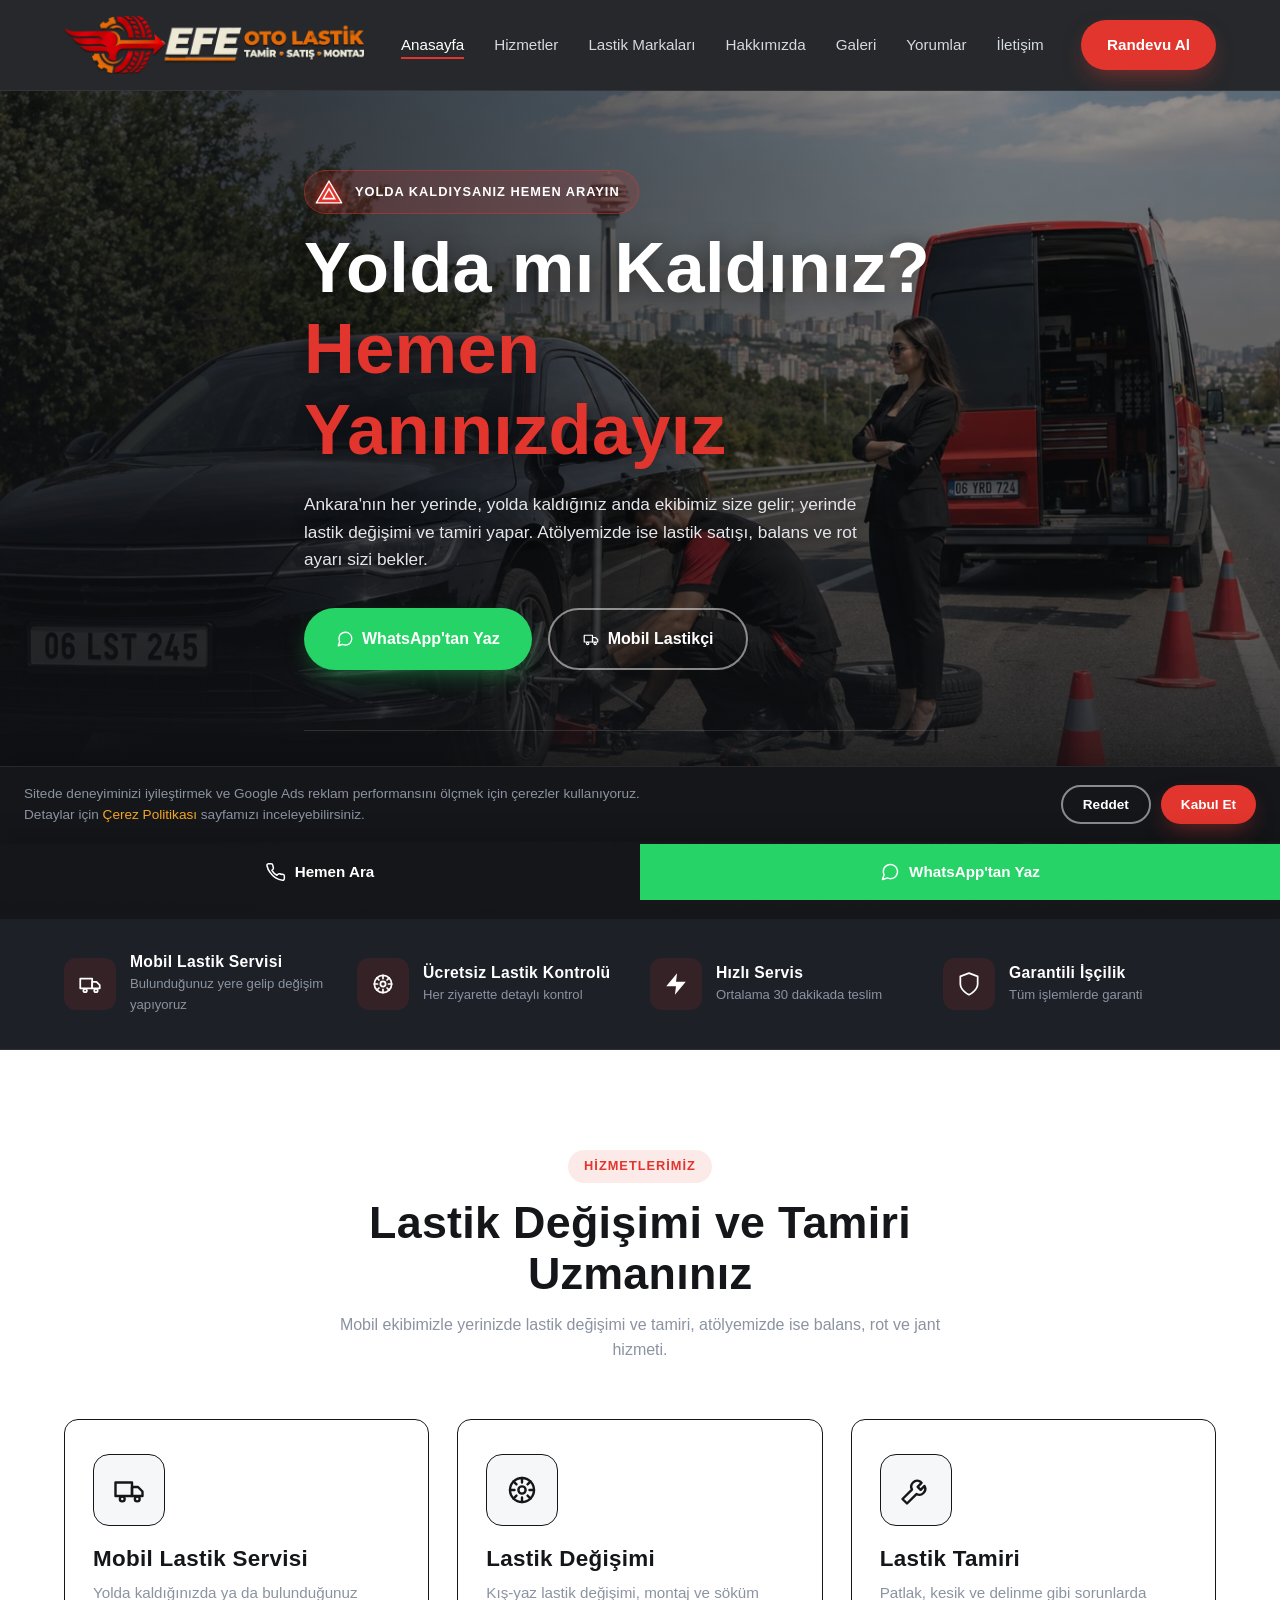
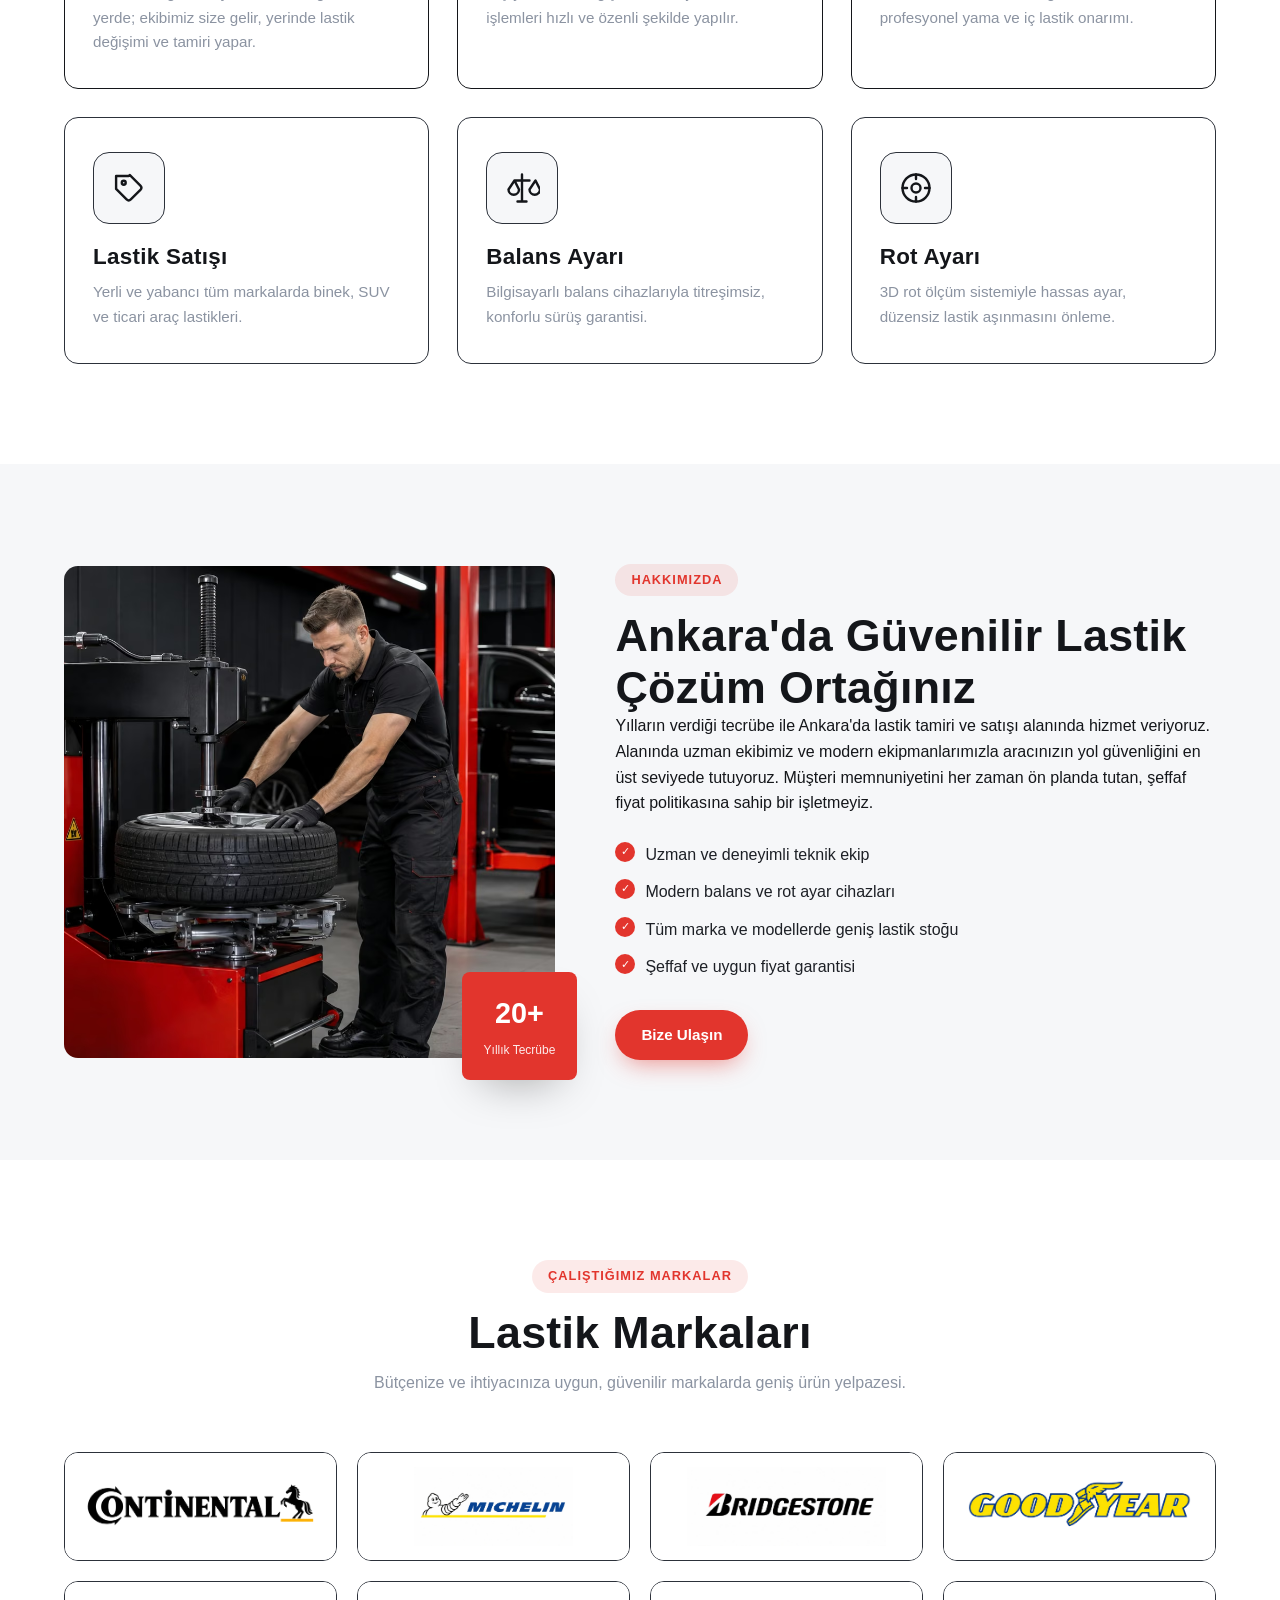
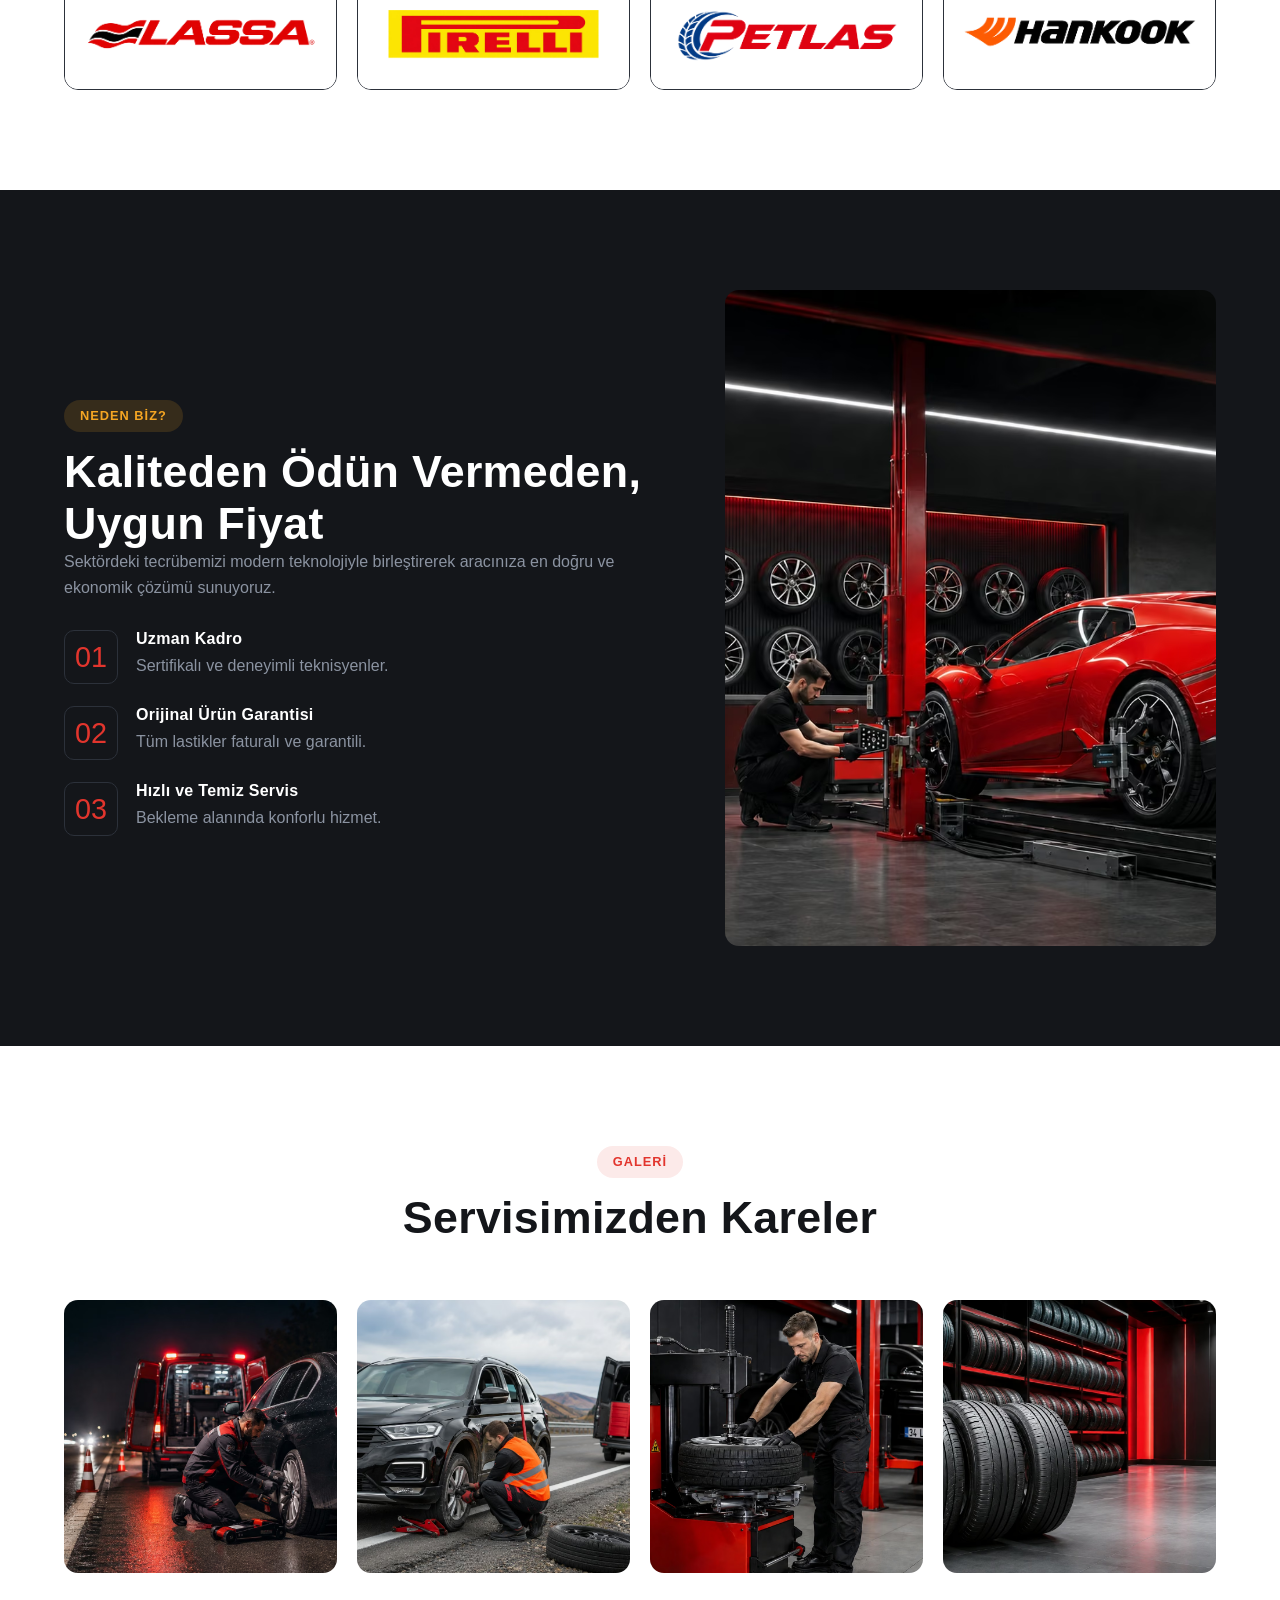
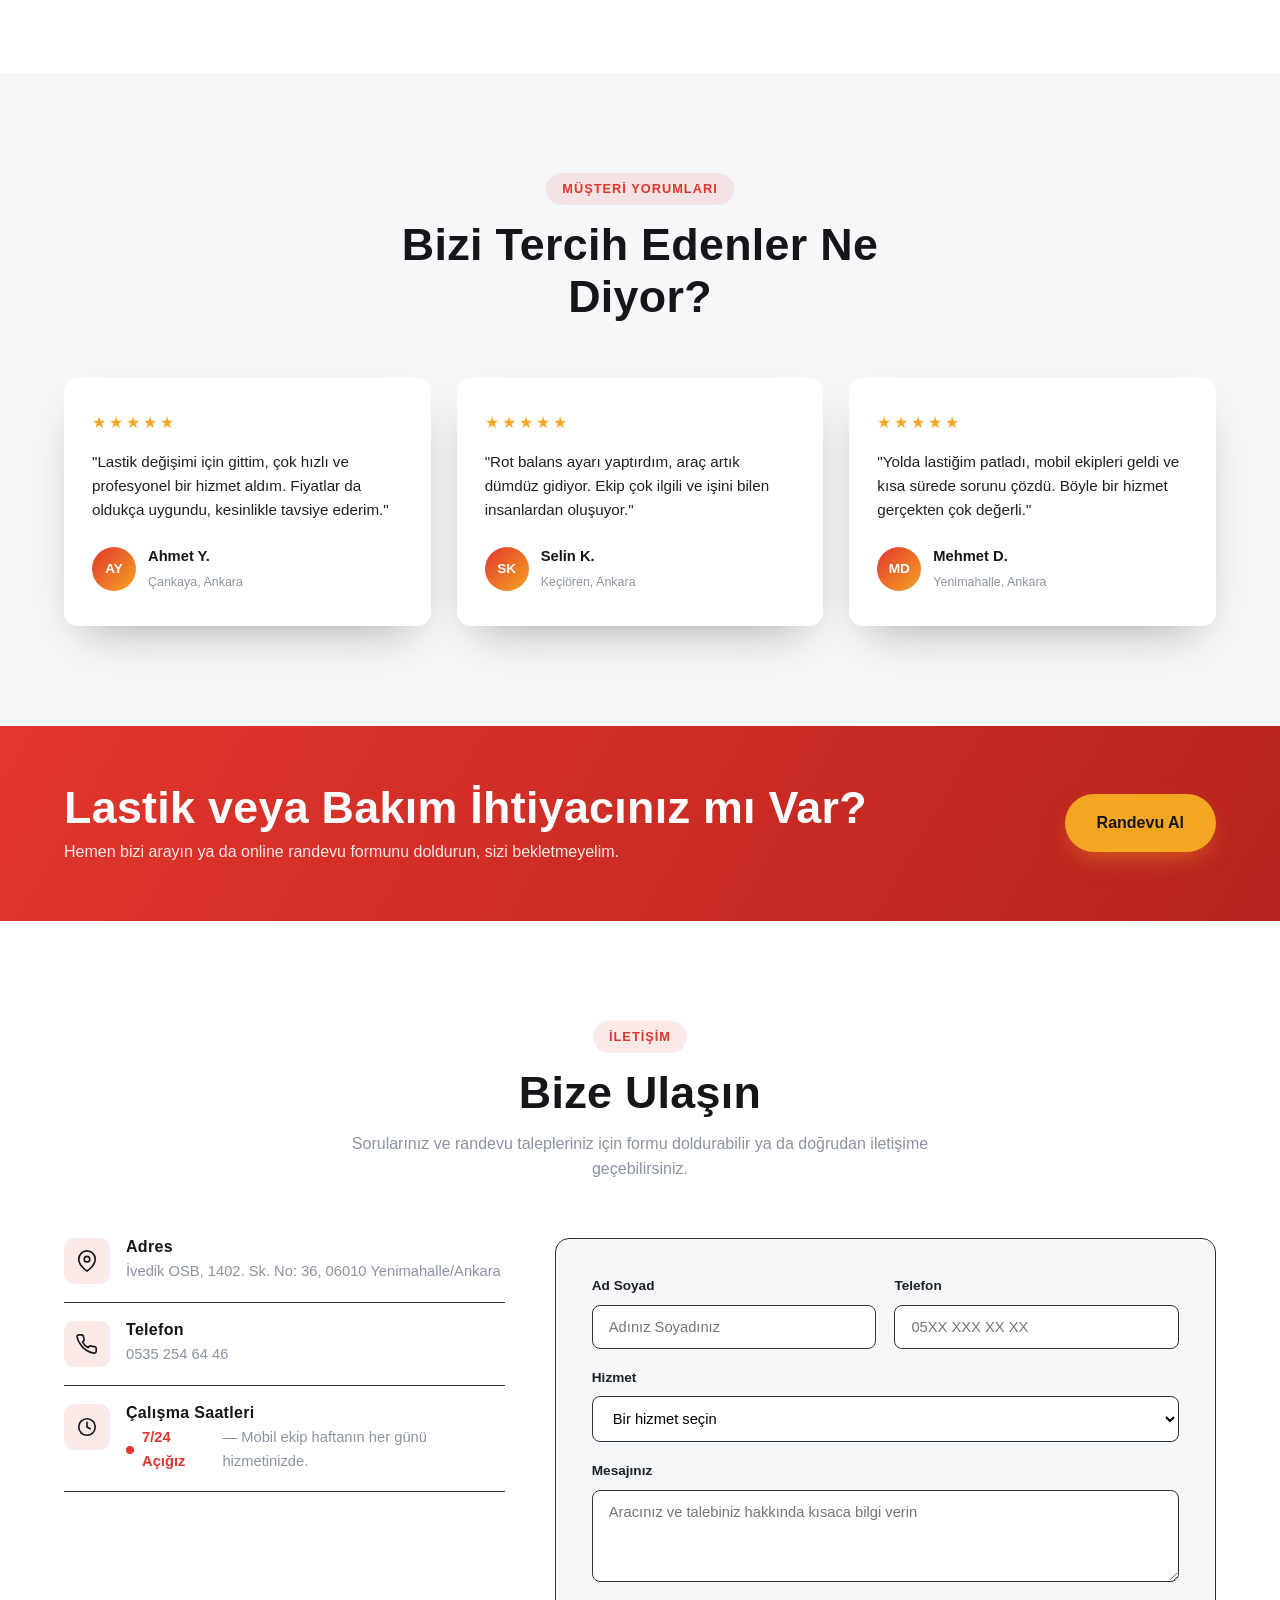
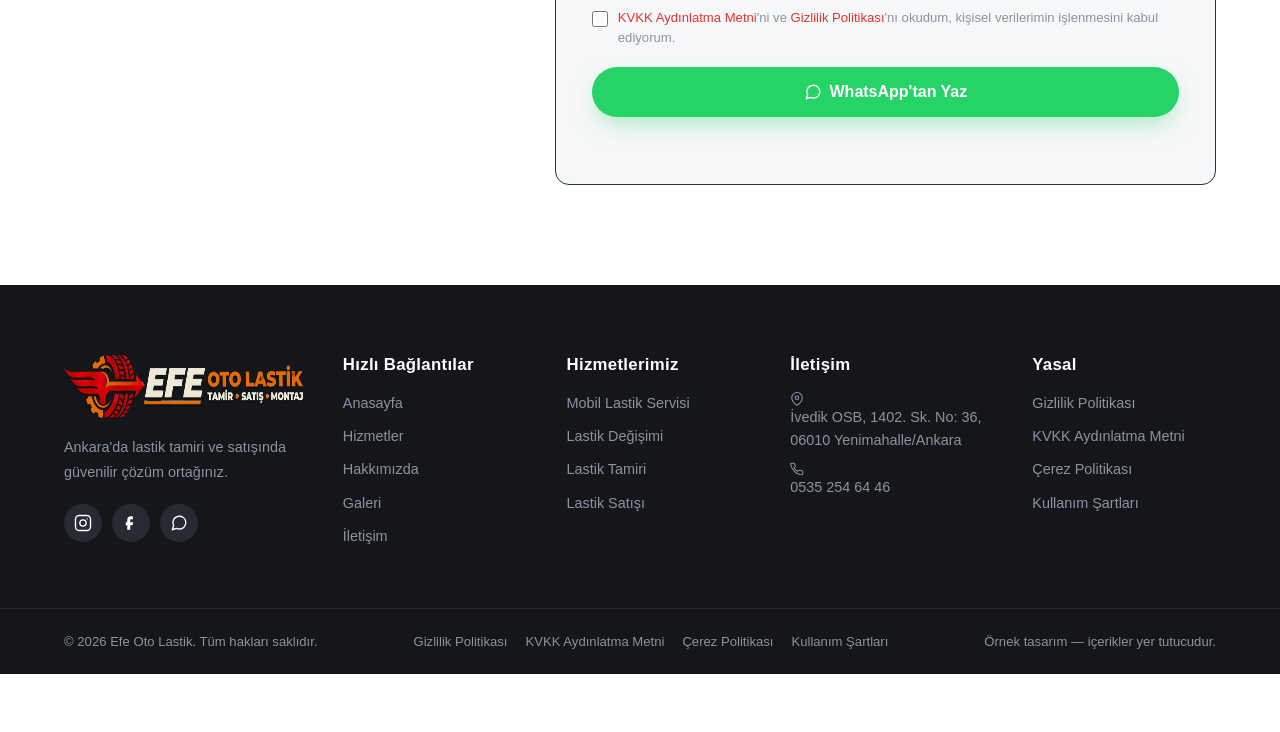
==== commit 2d6c8fbf: "Add Google Tag Manager (GTM-TQJTC675) to index.html" ====
--- a/index.html
+++ b/index.html
@@ -1,6 +1,13 @@
 <!DOCTYPE html>
 <html lang="tr">
 <head>
+<!-- Google Tag Manager -->
+<script>(function(w,d,s,l,i){w[l]=w[l]||[];w[l].push({'gtm.start':
+new Date().getTime(),event:'gtm.js'});var f=d.getElementsByTagName(s)[0],
+j=d.createElement(s),dl=l!='dataLayer'?'&l='+l:'';j.async=true;j.src=
+'https://www.googletagmanager.com/gtm.js?id='+i+dl;f.parentNode.insertBefore(j,f);
+})(window,document,'script','dataLayer','GTM-TQJTC675');</script>
+<!-- End Google Tag Manager -->
 <meta charset="UTF-8">
 <meta name="viewport" content="width=device-width, initial-scale=1.0">
 <title>Efe Oto Lastik | Ankara Lastik Tamiri ve Satışı</title>
@@ -10,6 +17,10 @@
 <link rel="stylesheet" href="css/style.css">
 </head>
 <body>
+<!-- Google Tag Manager (noscript) -->
+<noscript><iframe src="https://www.googletagmanager.com/ns.html?id=GTM-TQJTC675"
+height="0" width="0" style="display:none;visibility:hidden"></iframe></noscript>
+<!-- End Google Tag Manager (noscript) -->
 
 <!-- ÜST MENÜ -->
 <header class="header" id="header">
--- a/css/style.css
+++ b/css/style.css
@@ -0,0 +1,896 @@
+/* =========================================================
+   EFE OTO LASTİK — Örnek Tasarım
+   ========================================================= */
+
+:root {
+  --dark: #14161a;
+  --dark-2: #1d2026;
+  --dark-3: #262a32;
+  --light: #f6f7f9;
+  --white: #ffffff;
+  --muted: #8b93a1;
+  --red: #e2352d;
+  --red-dark: #b7241d;
+  --amber: #f5a623;
+  --border: #2c313a;
+
+  --font-body: 'Rubik', sans-serif;
+  --font-head: 'Teko', sans-serif;
+
+  --radius: 14px;
+  --radius-sm: 8px;
+  --shadow: 0 20px 45px -20px rgba(0,0,0,.35);
+  --transition: .25s ease;
+}
+
+* { margin: 0; padding: 0; box-sizing: border-box; }
+
+html { scroll-behavior: smooth; }
+
+body {
+  font-family: var(--font-body);
+  color: var(--dark);
+  background: var(--white);
+  line-height: 1.6;
+  overflow-x: hidden;
+  padding-bottom: 58px;
+}
+
+img, svg { display: block; max-width: 100%; }
+
+a { text-decoration: none; color: inherit; }
+
+ul { list-style: none; }
+
+button { font-family: inherit; border: none; background: none; cursor: pointer; }
+
+h1, h2, h3, h4 {
+  font-family: var(--font-head);
+  font-weight: 700;
+  letter-spacing: .3px;
+  line-height: 1.15;
+  color: var(--dark);
+}
+
+h2 { font-size: clamp(2rem, 4vw, 2.8rem); }
+h3 { font-size: 1.4rem; }
+
+.container {
+  width: 100%;
+  max-width: 1200px;
+  margin: 0 auto;
+  padding: 0 24px;
+}
+
+.text-accent { color: var(--red); }
+
+/* ===== BUTTONS ===== */
+.btn {
+  display: inline-flex;
+  align-items: center;
+  justify-content: center;
+  gap: 8px;
+  padding: 13px 26px;
+  border-radius: 50px;
+  font-weight: 600;
+  font-size: .95rem;
+  transition: var(--transition);
+  white-space: nowrap;
+}
+.btn--primary {
+  background: var(--red);
+  color: var(--white);
+  box-shadow: 0 10px 25px -8px rgba(226,53,45,.55);
+}
+.btn--primary:hover { background: var(--red-dark); transform: translateY(-2px); }
+
+.btn--accent {
+  background: var(--amber);
+  color: var(--dark);
+  box-shadow: 0 10px 25px -8px rgba(245,166,35,.5);
+}
+.btn--accent:hover { background: #e0951a; transform: translateY(-2px); }
+
+.btn--outline {
+  border: 2px solid rgba(255,255,255,.5);
+  color: var(--white);
+}
+.btn--outline:hover { background: rgba(255,255,255,.12); }
+
+@keyframes btn-blink {
+  0%, 100% { opacity: 1; }
+  50% { opacity: .4; }
+}
+.btn--blink { animation: btn-blink 1.4s ease-in-out infinite; }
+.btn--blink:hover { animation-play-state: paused; opacity: 1; }
+
+.btn--whatsapp {
+  background: #25d366;
+  color: var(--white);
+  box-shadow: 0 10px 25px -8px rgba(37,211,102,.5);
+}
+.btn--whatsapp:hover { background: #1fb959; transform: translateY(-2px); }
+
+.btn--lg { padding: 16px 32px; font-size: 1rem; }
+.btn--block { width: 100%; }
+
+/* ===== TAGS ===== */
+.tag {
+  display: inline-block;
+  padding: 6px 16px;
+  border-radius: 50px;
+  background: rgba(226,53,45,.1);
+  color: var(--red);
+  font-weight: 600;
+  font-size: .8rem;
+  text-transform: uppercase;
+  letter-spacing: 1px;
+  margin-bottom: 14px;
+}
+.tag--center { }
+.tag--light { background: rgba(245,166,35,.15); color: var(--amber); }
+
+/* =========================================================
+   IMAGE PLACEHOLDERS (görsel eklenene kadar yer tutucu alan)
+   ========================================================= */
+.img-placeholder {
+  position: relative;
+  width: 100%;
+  border-radius: var(--radius);
+  background:
+    repeating-linear-gradient(135deg, #232830 0px, #232830 14px, #2b313b 14px, #2b313b 28px);
+  border: 1px dashed #3a4150;
+  overflow: hidden;
+  display: flex;
+  align-items: center;
+  justify-content: center;
+}
+.img-placeholder::before {
+  content: "🛞";
+  position: absolute;
+  font-size: 2.4rem;
+  opacity: .18;
+}
+.img-placeholder::after {
+  content: attr(data-label);
+  position: relative;
+  z-index: 1;
+  background: rgba(20,22,26,.75);
+  color: #cfd4dc;
+  font-size: .78rem;
+  padding: 6px 14px;
+  border-radius: 50px;
+  letter-spacing: .3px;
+}
+.img-placeholder--hero { position: absolute; inset: 0; border-radius: 0; border: none; }
+
+.img-placeholder img {
+  position: absolute;
+  inset: 0;
+  width: 100%;
+  height: 100%;
+  object-fit: cover;
+}
+.img-placeholder:has(img) { border: none; background: none; }
+.img-placeholder:has(img)::before,
+.img-placeholder:has(img)::after { display: none; }
+.img-placeholder--square { aspect-ratio: 1 / 1; }
+.img-placeholder--tall { aspect-ratio: 3 / 4; height: 100%; }
+.img-placeholder--brand { aspect-ratio: 5 / 2; }
+.img-placeholder--brand:has(img) { background: var(--white); border: 1px solid var(--border); }
+.img-placeholder--brand img { object-fit: contain; padding: 14px; background: var(--white); }
+.img-placeholder--gallery { aspect-ratio: 1 / 1; }
+.img-placeholder--map { aspect-ratio: 16 / 9; margin-top: 18px; }
+
+/* =========================================================
+   TOPBAR
+   ========================================================= */
+.topbar {
+  background: var(--dark);
+  color: var(--muted);
+  font-size: .82rem;
+}
+.topbar__inner {
+  display: flex;
+  align-items: center;
+  justify-content: space-between;
+  padding: 8px 24px;
+  flex-wrap: wrap;
+  gap: 6px;
+}
+.topbar__info { display: flex; gap: 22px; flex-wrap: wrap; }
+.topbar__item em { color: var(--amber); font-style: normal; }
+
+.topbar__hours--live {
+  display: inline-flex;
+  align-items: center;
+  gap: 8px;
+  padding: 5px 14px;
+  background: rgba(226,53,45,.16);
+  border: 1px solid rgba(226,53,45,.4);
+  border-radius: 50px;
+  color: var(--white);
+  font-weight: 700;
+  letter-spacing: .3px;
+}
+
+.live-dot {
+  width: 8px; height: 8px;
+  border-radius: 50%;
+  background: var(--red);
+  flex-shrink: 0;
+  animation: live-pulse 1.4s ease-in-out infinite;
+}
+
+@keyframes live-pulse {
+  0% { box-shadow: 0 0 0 0 rgba(226,53,45,.6); }
+  70% { box-shadow: 0 0 0 7px rgba(226,53,45,0); }
+  100% { box-shadow: 0 0 0 0 rgba(226,53,45,0); }
+}
+
+.hours-live { display: flex; align-items: center; gap: 8px; }
+.hours-live strong { color: var(--red); }
+
+.welcome-audio-btn {
+  display: inline-flex;
+  align-items: center;
+  gap: 7px;
+  padding: 5px 14px;
+  background: transparent;
+  border: 1px solid rgba(255,255,255,.2);
+  border-radius: 50px;
+  color: var(--muted);
+  font-size: .8rem;
+  font-weight: 600;
+  transition: var(--transition);
+}
+.welcome-audio-btn:hover { color: var(--white); border-color: rgba(255,255,255,.4); }
+
+/* =========================================================
+   HEADER
+   ========================================================= */
+.header {
+  position: sticky;
+  top: 0;
+  z-index: 100;
+  background: rgba(20,22,26,.92);
+  backdrop-filter: blur(10px);
+  border-bottom: 1px solid rgba(255,255,255,.06);
+  transition: var(--transition);
+}
+.header__inner {
+  display: flex;
+  align-items: center;
+  justify-content: space-between;
+  padding: 16px 24px;
+  gap: 20px;
+}
+
+.logo { display: flex; align-items: center; gap: 10px; }
+.logo__icon {
+  display: flex; align-items: center; justify-content: center;
+  width: 40px; height: 40px;
+  background: linear-gradient(135deg, var(--red), var(--red-dark));
+  color: #fff;
+  border-radius: 10px;
+  font-size: 1.2rem;
+}
+.logo__text {
+  font-family: var(--font-head);
+  font-size: 1.6rem;
+  color: var(--white);
+  letter-spacing: .5px;
+}
+.logo__text em { color: var(--amber); font-style: normal; }
+
+.nav__list { display: flex; gap: 30px; }
+.nav__link {
+  color: #d5d9e0;
+  font-weight: 500;
+  font-size: .95rem;
+  position: relative;
+  padding: 6px 0;
+  transition: var(--transition);
+}
+.nav__link::after {
+  content: "";
+  position: absolute;
+  left: 0; bottom: 0;
+  height: 2px; width: 0;
+  background: var(--red);
+  transition: var(--transition);
+}
+.nav__link:hover, .nav__link.active { color: var(--white); }
+.nav__link:hover::after, .nav__link.active::after { width: 100%; }
+
+.header__cta { flex-shrink: 0; }
+
+.hamburger {
+  display: none;
+  flex-direction: column;
+  gap: 5px;
+  width: 32px;
+}
+.hamburger span {
+  height: 2px;
+  background: var(--white);
+  border-radius: 2px;
+  transition: var(--transition);
+}
+
+/* =========================================================
+   HERO
+   ========================================================= */
+.hero {
+  position: relative;
+  min-height: 92vh;
+  display: flex;
+  align-items: center;
+  background: var(--dark);
+  overflow: hidden;
+}
+.hero__media { position: absolute; inset: 0; }
+.hero__overlay {
+  position: absolute; inset: 0;
+  background:
+    linear-gradient(180deg, rgba(14,15,18,.3) 0%, rgba(14,15,18,.6) 65%, var(--dark) 100%),
+    linear-gradient(100deg, rgba(14,15,18,.65) 20%, rgba(14,15,18,.15) 70%);
+}
+.hero__content {
+  position: relative;
+  z-index: 2;
+  padding-top: 60px;
+  padding-bottom: 60px;
+  max-width: 720px;
+}
+.hero__title {
+  font-size: clamp(2.6rem, 6vw, 4.4rem);
+  color: var(--white);
+  margin-bottom: 20px;
+  text-shadow: 0 2px 20px rgba(0,0,0,.5);
+}
+.hero__desc {
+  color: #e4e6ea;
+  font-size: 1.08rem;
+  max-width: 560px;
+  margin-bottom: 34px;
+  text-shadow: 0 1px 12px rgba(0,0,0,.5);
+}
+.hero__actions { display: flex; gap: 16px; flex-wrap: wrap; margin-bottom: 60px; }
+
+.hero__stats {
+  display: grid;
+  grid-template-columns: repeat(4, 1fr);
+  gap: 20px;
+  border-top: 1px solid rgba(255,255,255,.12);
+  padding-top: 30px;
+  max-width: 640px;
+}
+.stat { display: flex; flex-direction: column; }
+.stat__value { display: inline-flex; align-items: baseline; }
+.stat__num, .stat__plus {
+  font-family: var(--font-head);
+  font-size: 2.2rem;
+  color: var(--amber);
+  display: inline;
+}
+.stat__label { color: var(--muted); font-size: .82rem; margin-top: 2px; }
+
+/* =========================================================
+   FEATURE STRIP
+   ========================================================= */
+.strip {
+  background: var(--dark-2);
+  border-bottom: 1px solid var(--border);
+}
+.strip__grid {
+  display: grid;
+  grid-template-columns: repeat(4, 1fr);
+  gap: 20px;
+  padding: 34px 24px;
+}
+.strip__item {
+  display: flex;
+  align-items: center;
+  gap: 14px;
+  color: var(--white);
+}
+.strip__icon {
+  font-size: 1.6rem;
+  width: 52px; height: 52px;
+  flex-shrink: 0;
+  display: flex; align-items: center; justify-content: center;
+  background: rgba(226,53,45,.12);
+  border-radius: 12px;
+}
+.strip__item h4 { font-family: var(--font-body); font-size: .98rem; margin-bottom: 2px; color: var(--white); }
+.strip__item p { color: var(--muted); font-size: .82rem; }
+
+/* =========================================================
+   SECTIONS (genel)
+   ========================================================= */
+.section { padding: 100px 0; }
+.section--alt { background: var(--light); }
+.section--dark { background: var(--dark); color: var(--light); }
+.section--dark h2, .section--dark h4 { color: var(--white); }
+.section--dark p { color: var(--muted); }
+
+.section__head { text-align: center; max-width: 620px; margin: 0 auto 56px; }
+.section__desc { color: var(--muted); margin-top: 12px; }
+
+.grid { display: grid; gap: 28px; }
+.grid--3 { grid-template-columns: repeat(3, 1fr); }
+
+/* CARDS */
+.card {
+  background: var(--white);
+  border: 1px solid var(--border);
+  border-radius: var(--radius);
+  padding: 34px 28px;
+  transition: var(--transition);
+}
+.card:hover {
+  transform: translateY(-6px);
+  box-shadow: var(--shadow);
+  border-color: transparent;
+}
+.card--featured {
+  border-color: var(--dark);
+  background: var(--white);
+}
+.card--featured .card__icon {
+  border-color: var(--dark);
+  color: var(--dark);
+}
+.card__icon {
+  width: 72px; height: 72px;
+  display: flex; align-items: center; justify-content: center;
+  color: var(--dark);
+  background: var(--light);
+  border: 1px solid var(--border);
+  border-radius: 16px;
+  margin-bottom: 20px;
+}
+.card__icon svg { width: 36px; height: 36px; }
+.card h3 { margin-bottom: 10px; }
+.card p { color: var(--muted); font-size: .95rem; }
+
+/* =========================================================
+   ABOUT
+   ========================================================= */
+.about__grid {
+  display: grid;
+  grid-template-columns: .9fr 1.1fr;
+  gap: 60px;
+  align-items: center;
+}
+.about__media { position: relative; }
+.about__badge {
+  position: absolute;
+  bottom: -22px; right: -22px;
+  background: var(--red);
+  color: var(--white);
+  border-radius: var(--radius-sm);
+  padding: 18px 22px;
+  text-align: center;
+  box-shadow: var(--shadow);
+}
+.about__badge strong { display: block; font-family: var(--font-head); font-size: 1.8rem; }
+.about__badge span { font-size: .75rem; opacity: .9; }
+
+.check-list { margin: 26px 0 30px; }
+.check-list li {
+  position: relative;
+  padding-left: 30px;
+  margin-bottom: 12px;
+  color: var(--dark-2);
+  font-weight: 500;
+}
+.check-list li::before {
+  content: "✓";
+  position: absolute; left: 0; top: 0;
+  width: 20px; height: 20px;
+  display: flex; align-items: center; justify-content: center;
+  background: var(--red);
+  color: #fff;
+  border-radius: 50%;
+  font-size: .7rem;
+}
+
+/* =========================================================
+   BRANDS
+   ========================================================= */
+.brand-grid {
+  display: grid;
+  grid-template-columns: repeat(4, 1fr);
+  gap: 20px;
+}
+
+/* =========================================================
+   WHY US
+   ========================================================= */
+.why__grid {
+  display: grid;
+  grid-template-columns: 1.1fr .9fr;
+  gap: 60px;
+  align-items: center;
+}
+.why__list { margin-top: 30px; display: flex; flex-direction: column; gap: 22px; }
+.why__item { display: flex; gap: 18px; align-items: flex-start; }
+.why__num {
+  font-family: var(--font-head);
+  font-size: 1.8rem;
+  color: var(--red);
+  border: 1px solid var(--border);
+  border-radius: 10px;
+  width: 54px; height: 54px;
+  flex-shrink: 0;
+  display: flex; align-items: center; justify-content: center;
+}
+.why__item h4 { color: var(--white); margin-bottom: 4px; }
+
+/* =========================================================
+   GALLERY
+   ========================================================= */
+.gallery-grid {
+  display: grid;
+  grid-template-columns: repeat(4, 1fr);
+  gap: 20px;
+}
+
+/* =========================================================
+   TESTIMONIALS
+   ========================================================= */
+.testi-track {
+  display: grid;
+  grid-template-columns: repeat(3, 1fr);
+  gap: 26px;
+}
+.testi-card {
+  background: var(--white);
+  border-radius: var(--radius);
+  padding: 32px 28px;
+  box-shadow: var(--shadow);
+}
+.testi-stars { color: var(--amber); letter-spacing: 3px; margin-bottom: 14px; }
+.testi-card p { color: var(--dark-2); font-size: .95rem; margin-bottom: 22px; }
+.testi-author { display: flex; align-items: center; gap: 12px; }
+.testi-avatar {
+  width: 44px; height: 44px;
+  border-radius: 50%;
+  background: linear-gradient(135deg, var(--red), var(--amber));
+  color: #fff;
+  display: flex; align-items: center; justify-content: center;
+  font-weight: 700; font-size: .85rem;
+}
+.testi-author strong { display: block; font-size: .92rem; }
+.testi-author span { font-size: .78rem; color: var(--muted); }
+
+.testi-dots { display: none; justify-content: center; gap: 8px; margin-top: 30px; }
+.testi-dots button {
+  width: 9px; height: 9px; border-radius: 50%;
+  background: var(--border);
+  transition: var(--transition);
+}
+.testi-dots button.active { background: var(--red); width: 24px; border-radius: 5px; }
+
+/* =========================================================
+   CTA BANNER
+   ========================================================= */
+.cta-banner {
+  background: linear-gradient(120deg, var(--red) 0%, var(--red-dark) 100%);
+  padding: 56px 0;
+}
+.cta-banner__inner {
+  display: flex;
+  align-items: center;
+  justify-content: space-between;
+  gap: 24px;
+  flex-wrap: wrap;
+  color: #fff;
+}
+.cta-banner h2 { color: #fff; margin-bottom: 6px; }
+.cta-banner p { opacity: .9; }
+.cta-banner .btn--accent { flex-shrink: 0; }
+
+/* =========================================================
+   CONTACT
+   ========================================================= */
+.contact__grid {
+  display: grid;
+  grid-template-columns: .8fr 1.2fr;
+  gap: 50px;
+}
+.info-card {
+  display: flex;
+  gap: 16px;
+  align-items: flex-start;
+  padding: 18px 0;
+  border-bottom: 1px solid var(--border);
+}
+.info-card:first-child { padding-top: 0; }
+.info-card__icon {
+  font-size: 1.3rem;
+  width: 46px; height: 46px;
+  display: flex; align-items: center; justify-content: center;
+  background: rgba(226,53,45,.1);
+  border-radius: 10px;
+  flex-shrink: 0;
+}
+.info-card h4 { font-size: 1rem; margin-bottom: 4px; }
+.info-card p { color: var(--muted); font-size: .92rem; }
+.info-card em { color: var(--red); font-style: normal; }
+
+.contact-form {
+  background: var(--light);
+  border: 1px solid var(--border);
+  border-radius: var(--radius);
+  padding: 36px;
+}
+.form-row { display: grid; grid-template-columns: 1fr 1fr; gap: 18px; }
+.form-group { margin-bottom: 18px; }
+.form-group label {
+  display: block;
+  font-size: .85rem;
+  font-weight: 600;
+  margin-bottom: 8px;
+  color: var(--dark-2);
+}
+.form-group input,
+.form-group select,
+.form-group textarea {
+  width: 100%;
+  padding: 13px 16px;
+  border: 1px solid var(--border);
+  border-radius: var(--radius-sm);
+  font-family: inherit;
+  font-size: .92rem;
+  background: var(--white);
+  transition: var(--transition);
+  resize: vertical;
+}
+.form-group input:focus,
+.form-group select:focus,
+.form-group textarea:focus {
+  outline: none;
+  border-color: var(--red);
+  box-shadow: 0 0 0 3px rgba(226,53,45,.12);
+}
+.form-note { margin-top: 14px; font-size: .88rem; text-align: center; min-height: 1.2em; color: var(--red); }
+.form-note.success { color: #1a9e5a; }
+
+.form-consent {
+  display: flex;
+  align-items: flex-start;
+  gap: 10px;
+  margin-bottom: 20px;
+  font-size: .82rem;
+  line-height: 1.5;
+  color: var(--muted);
+  cursor: pointer;
+}
+.form-consent input {
+  margin-top: 3px;
+  flex-shrink: 0;
+  width: 16px;
+  height: 16px;
+  accent-color: var(--red);
+  cursor: pointer;
+}
+.form-consent a { color: var(--red); }
+
+/* =========================================================
+   YASAL SAYFALAR (Gizlilik, KVKK, Çerez, Kullanım Şartları)
+   ========================================================= */
+.legal-back { padding: 10px 20px; font-size: .85rem; }
+.legal-container { max-width: 780px; margin: 0 auto; }
+.legal-container h1 { font-size: clamp(2.2rem, 5vw, 3rem); margin-bottom: 8px; }
+.legal-updated { color: var(--muted); margin-bottom: 34px; font-size: .9rem; }
+.legal-updated em { font-style: normal; }
+.legal-container h2 { font-size: 1.35rem; margin: 34px 0 12px; }
+.legal-container p { color: var(--dark-2); margin-bottom: 14px; }
+.legal-container ul { margin: 0 0 18px 20px; }
+.legal-container ul li { list-style: disc; color: var(--dark-2); margin-bottom: 8px; padding-left: 4px; }
+.legal-container a { color: var(--red); text-decoration: underline; }
+.legal-container em { color: var(--red); font-style: normal; }
+.legal-note {
+  margin-top: 40px;
+  padding: 16px 20px;
+  background: var(--light);
+  border-radius: var(--radius-sm);
+  font-size: .85rem;
+  color: var(--muted);
+}
+
+/* =========================================================
+   FOOTER
+   ========================================================= */
+.footer { background: var(--dark); color: var(--muted); }
+.footer__grid {
+  display: grid;
+  grid-template-columns: 1.3fr 1fr 1fr 1.1fr 1fr;
+  gap: 40px;
+  padding: 70px 24px 50px;
+}
+.footer .logo--footer { margin-bottom: 16px; }
+.footer__col p { font-size: .9rem; line-height: 1.7; }
+.footer__col h4 { color: var(--white); font-size: 1.05rem; margin-bottom: 18px; }
+.footer__col ul li { margin-bottom: 10px; font-size: .9rem; }
+.footer__col ul li a:hover { color: var(--white); }
+.footer__contact em { font-style: normal; color: var(--amber); }
+
+.social { display: flex; gap: 10px; margin-top: 20px; }
+.social a {
+  width: 38px; height: 38px;
+  display: flex; align-items: center; justify-content: center;
+  background: var(--dark-3);
+  border-radius: 50%;
+  font-size: .75rem;
+  font-weight: 700;
+  color: var(--white);
+  transition: var(--transition);
+}
+.social a:hover { background: var(--red); }
+
+.footer__bottom { border-top: 1px solid rgba(255,255,255,.08); }
+.footer__bottom-inner {
+  display: flex;
+  justify-content: space-between;
+  align-items: center;
+  padding: 22px 24px;
+  font-size: .82rem;
+  flex-wrap: wrap;
+  gap: 12px;
+}
+.footer__legal-links { display: flex; gap: 18px; flex-wrap: wrap; }
+.footer__legal-links a:hover { color: var(--white); }
+
+/* =========================================================
+   FLOATING BUTTONS
+   ========================================================= */
+.back-to-top {
+  position: fixed;
+  right: 20px; bottom: 78px;
+  width: 46px; height: 46px;
+  background: var(--dark);
+  color: var(--white);
+  border-radius: 50%;
+  display: flex; align-items: center; justify-content: center;
+  font-size: 1.1rem;
+  opacity: 0;
+  visibility: hidden;
+  transform: translateY(10px);
+  transition: var(--transition);
+  z-index: 90;
+  box-shadow: var(--shadow);
+}
+.back-to-top.show { opacity: 1; visibility: visible; transform: translateY(0); }
+
+/* ===== Alt sabit çubuk: Hemen Ara + WhatsApp (tüm sitede, her zaman görünür) ===== */
+.quickbar {
+  position: fixed;
+  left: 0; right: 0; bottom: 0;
+  display: flex;
+  z-index: 200;
+  box-shadow: 0 -8px 24px rgba(0,0,0,.18);
+}
+.quickbar__btn {
+  flex: 1;
+  display: flex;
+  align-items: center;
+  justify-content: center;
+  gap: 9px;
+  padding: 16px 10px;
+  color: var(--white);
+  font-weight: 600;
+  font-size: .95rem;
+  transition: var(--transition);
+}
+.quickbar__icon { font-size: 1.15rem; }
+.quickbar__btn--call { background: var(--dark); }
+.quickbar__btn--call:hover { background: var(--dark-2); }
+.quickbar__btn--whatsapp { background: #25d366; }
+.quickbar__btn--whatsapp:hover { background: #1fb959; }
+
+/* ===== Çerez onay çubuğu ===== */
+.cookie-banner {
+  position: fixed;
+  left: 0; right: 0; bottom: 58px;
+  z-index: 199;
+  background: var(--dark);
+  color: var(--light);
+  padding: 16px 24px;
+  display: flex;
+  align-items: center;
+  justify-content: space-between;
+  gap: 20px;
+  flex-wrap: wrap;
+  box-shadow: 0 -8px 24px rgba(0,0,0,.2);
+  border-top: 1px solid rgba(255,255,255,.08);
+  transition: transform .35s ease, opacity .35s ease;
+}
+.cookie-banner p { margin: 0; font-size: .85rem; max-width: 640px; color: var(--muted); }
+.cookie-banner a { color: var(--amber); }
+.cookie-banner__actions { display: flex; gap: 10px; flex-shrink: 0; }
+.cookie-banner__actions .btn { padding: 10px 20px; font-size: .85rem; }
+.cookie-banner--hide { transform: translateY(20px); opacity: 0; pointer-events: none; }
+
+@media (max-width: 600px) {
+  .cookie-banner { bottom: 58px; padding: 14px 18px; }
+}
+
+/* =========================================================
+   RESPONSIVE
+   ========================================================= */
+@media (max-width: 1024px) {
+  .grid--3 { grid-template-columns: repeat(2, 1fr); }
+  .about__grid, .why__grid, .contact__grid { grid-template-columns: 1fr; }
+  .why__media { order: -1; }
+  .brand-grid { grid-template-columns: repeat(3, 1fr); }
+  .gallery-grid { grid-template-columns: repeat(3, 1fr); }
+  .footer__grid { grid-template-columns: 1fr 1fr; }
+}
+
+@media (max-width: 860px) {
+  .nav { position: fixed; inset: 0 0 0 30%; top: 0; background: var(--dark); padding: 100px 30px 30px; transform: translateX(100%); transition: transform .35s ease; z-index: 99; }
+  .nav.open { transform: translateX(0); }
+  .nav__list { flex-direction: column; gap: 8px; }
+  .nav__link { display: block; padding: 12px 0; font-size: 1.1rem; }
+  .hamburger { display: flex; }
+  .header__cta { display: none; }
+  .hero__stats { grid-template-columns: repeat(2, 1fr); }
+  .strip__grid { grid-template-columns: repeat(2, 1fr); }
+  .testi-track { grid-template-columns: 1fr; }
+  .form-row { grid-template-columns: 1fr; }
+}
+
+@media (max-width: 600px) {
+  .section { padding: 70px 0; }
+  .grid--3 { grid-template-columns: 1fr; }
+  .brand-grid { grid-template-columns: repeat(2, 1fr); }
+  .gallery-grid { grid-template-columns: repeat(2, 1fr); }
+  .footer__grid { grid-template-columns: 1fr; padding-top: 50px; }
+  .cta-banner__inner { text-align: center; justify-content: center; }
+  .hero__actions { justify-content: center; }
+  .hero__content { text-align: left; }
+}
+
+/* =========================================================
+   İKONLAR (emoji yerine kurumsal çizgi ikon seti — kart ikonlarıyla
+   aynı stil: stroke tabanlı, viewBox 0 0 24 24)
+   ========================================================= */
+.icon-inline { flex-shrink: 0; vertical-align: -3px; }
+.logo__icon svg { width: 20px; height: 20px; }
+.strip__icon svg { width: 26px; height: 26px; }
+.info-card__icon svg { width: 22px; height: 22px; }
+.quickbar__icon svg { width: 20px; height: 20px; }
+.tag svg { width: 14px; height: 14px; margin-right: 2px; }
+.social a svg { width: 18px; height: 18px; vertical-align: middle; }
+.back-to-top svg { width: 20px; height: 20px; }
+.footer__contact svg { width: 14px; height: 14px; margin-right: 4px; }
+.btn svg { width: 18px; height: 18px; }
+
+/* ---------- logo (görsel) ---------- */
+.logo__img { height: 58px; width: auto; display: block; }
+.logo--footer .logo__img { height: 64px; }
+@media (max-width: 600px) { .logo__img { height: 44px; } }
+
+/* ---------- acil durum üçgeni ---------- */
+.tag--sos { display: inline-flex; align-items: center; gap: 10px; padding: 8px 18px 8px 10px; background: rgba(226,53,45,.16); border: 1px solid rgba(226,53,45,.45); color: #fff; }
+.sos-tri { position: relative; display: inline-flex; width: 30px; height: 26px; flex: none; }
+.sos-tri svg { width: 100%; height: 100%; filter: drop-shadow(0 0 6px rgba(226,53,45,.8)); animation: sosBlink 1s steps(1, end) infinite; }
+@keyframes sosBlink { 0%, 60% { opacity: 1; } 61%, 100% { opacity: .25; } }
+@media (prefers-reduced-motion: reduce) { .sos-tri svg { animation: none; } }
+
+/* ---------- mobil menü düzeltmesi ---------- */
+@media (max-width: 860px) {
+  /* backdrop-filter, fixed menüyü başlığın içine hapsediyordu */
+  .header { backdrop-filter: none; -webkit-backdrop-filter: none; background: rgba(20,22,26,.98); }
+  .nav { height: 100vh; height: 100dvh; overflow-y: auto; box-shadow: -20px 0 40px rgba(0,0,0,.5); }
+  .hamburger { position: relative; z-index: 101; cursor: pointer; background: none; border: 0; padding: 6px 0; }
+  .hamburger span { display: block; width: 100%; }
+  .hamburger.active span:nth-child(1) { transform: translateY(7px) rotate(45deg); }
+  .hamburger.active span:nth-child(2) { opacity: 0; }
+  .hamburger.active span:nth-child(3) { transform: translateY(-7px) rotate(-45deg); }
+}
+@media (max-width: 860px) { .header:has(.nav.open) { z-index: 300; } }
